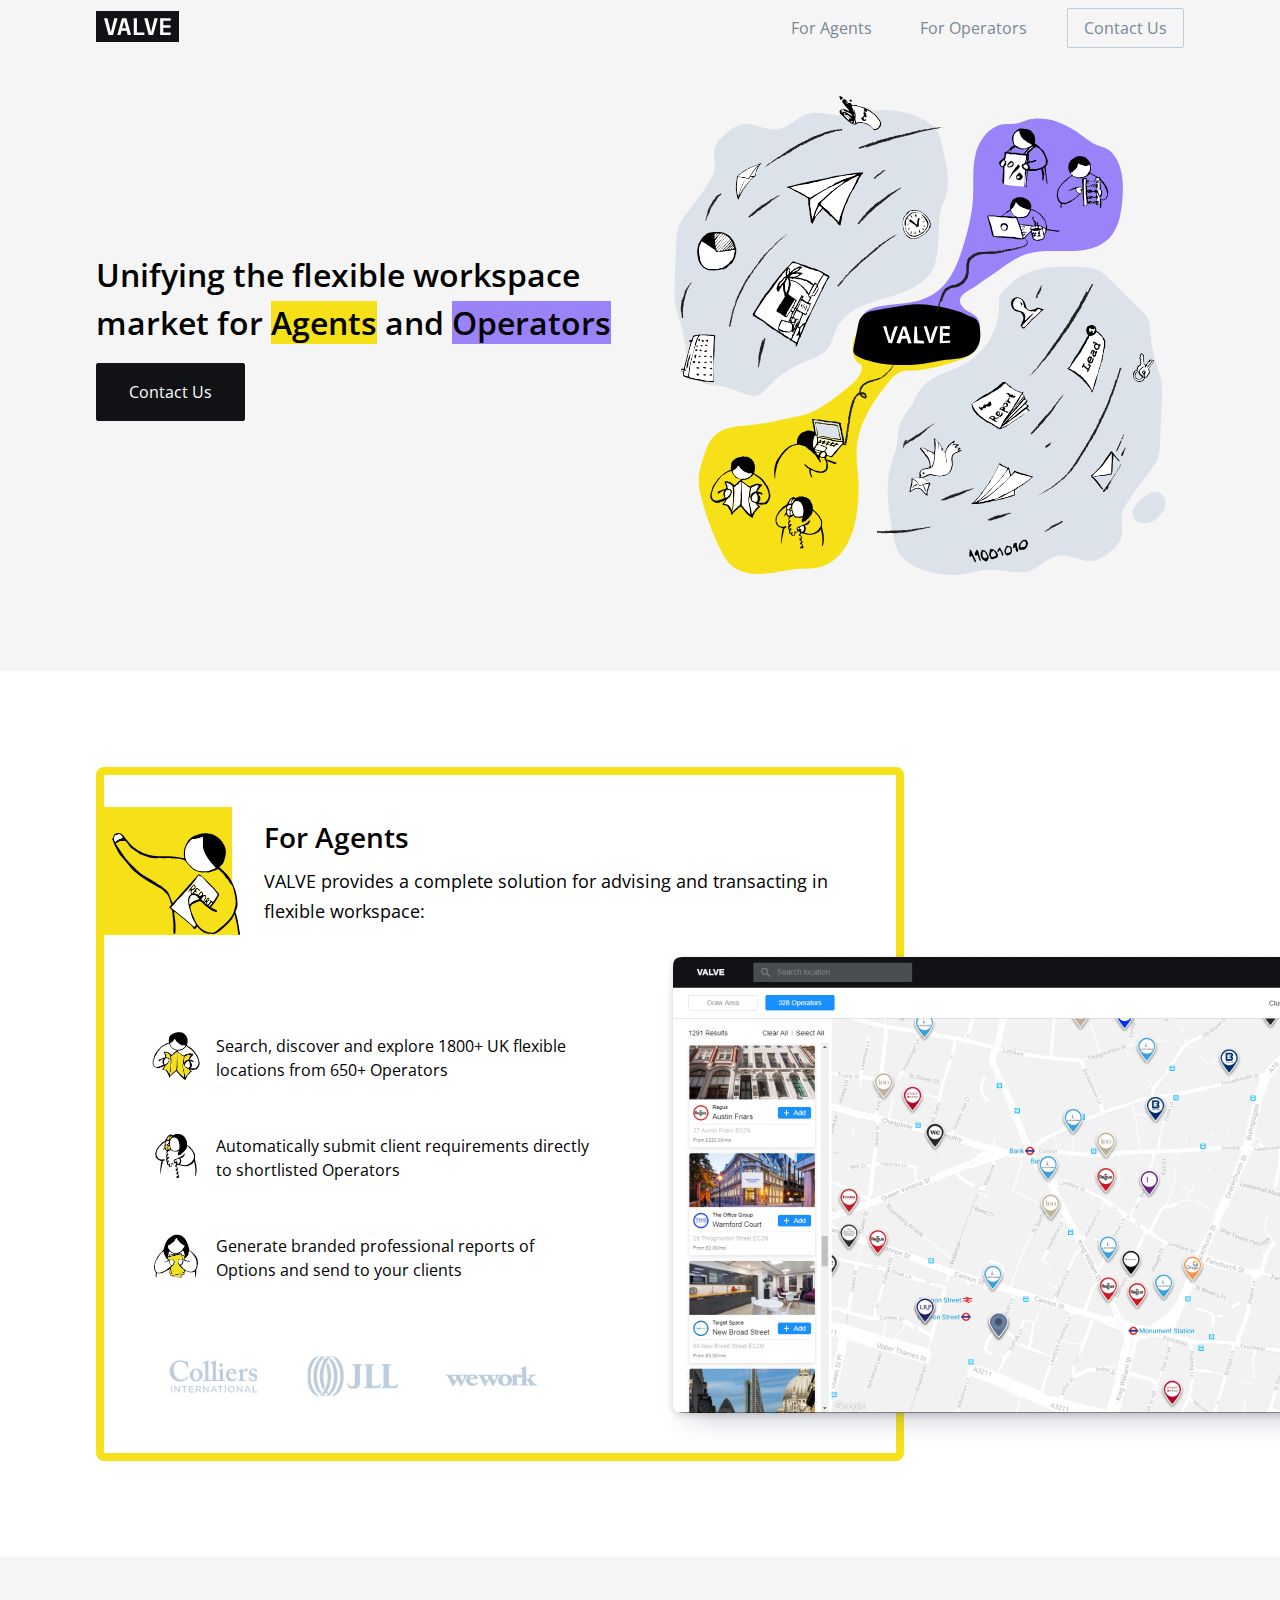
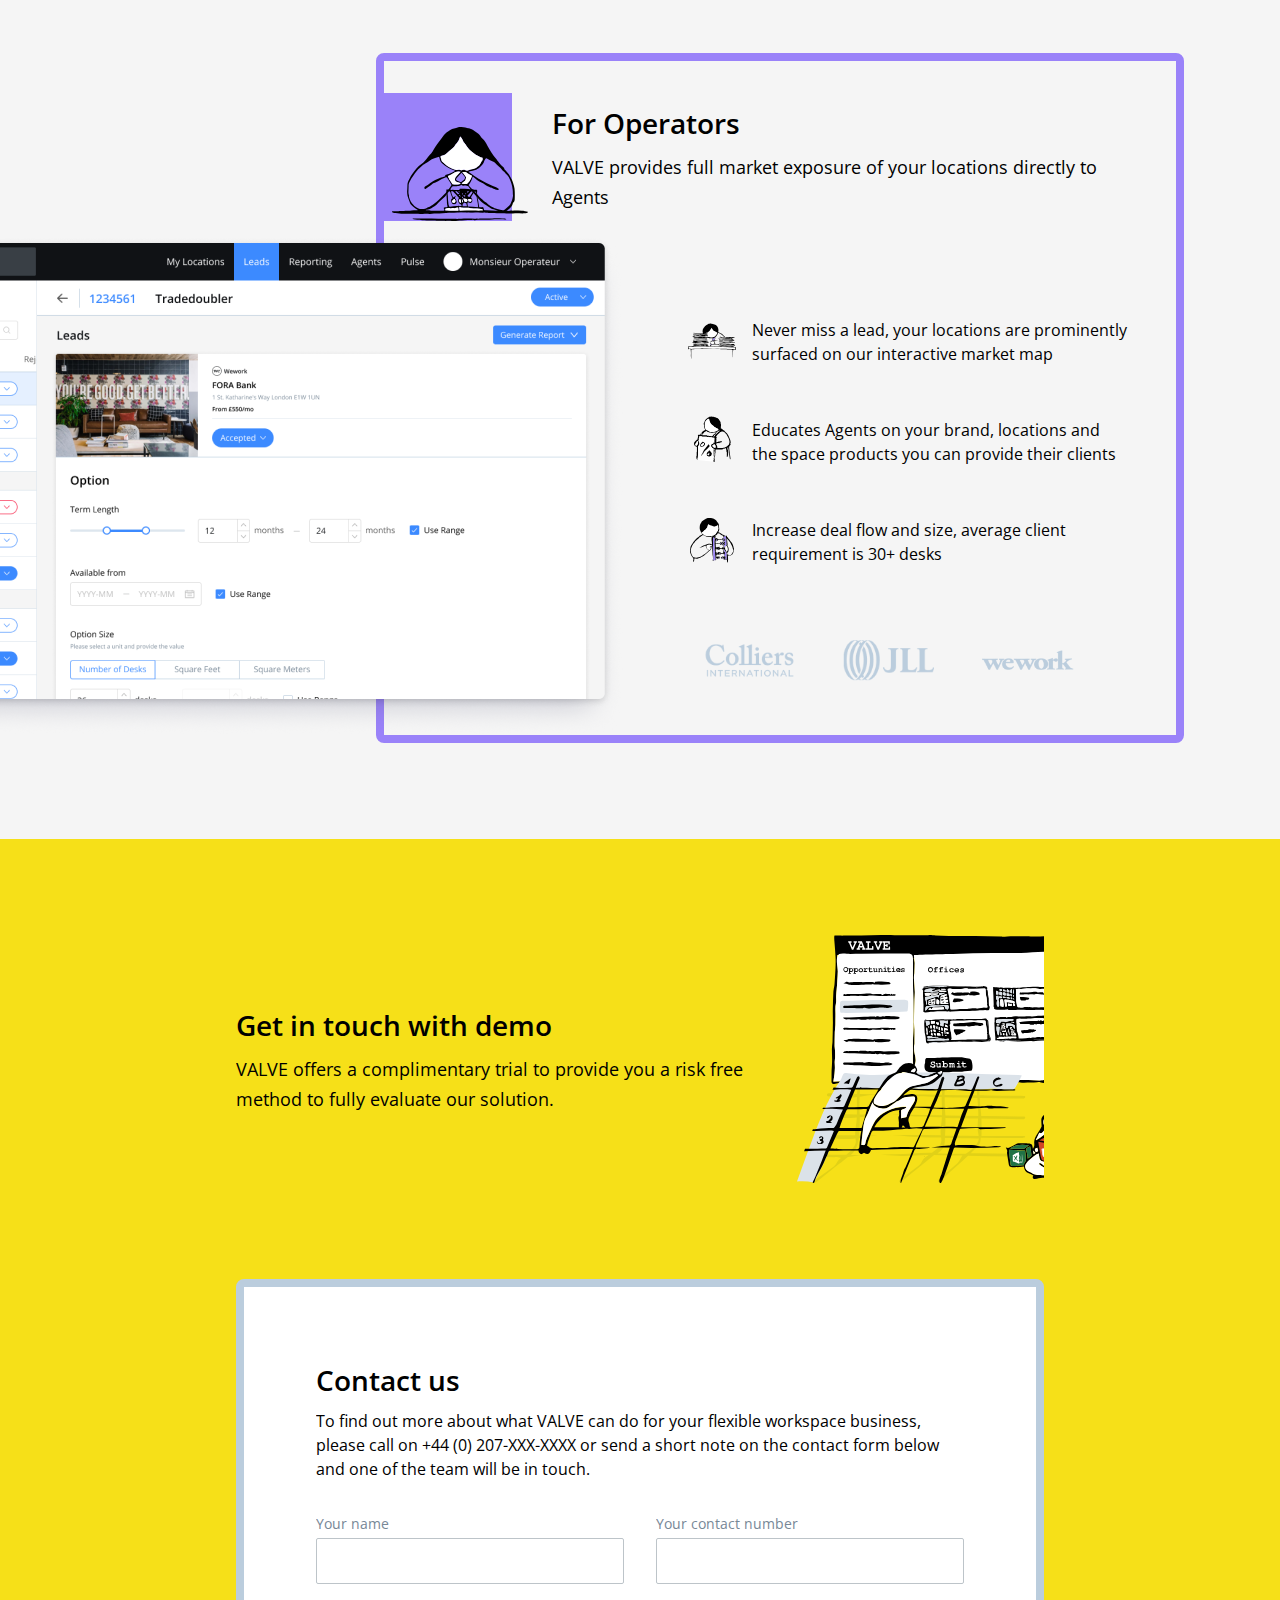
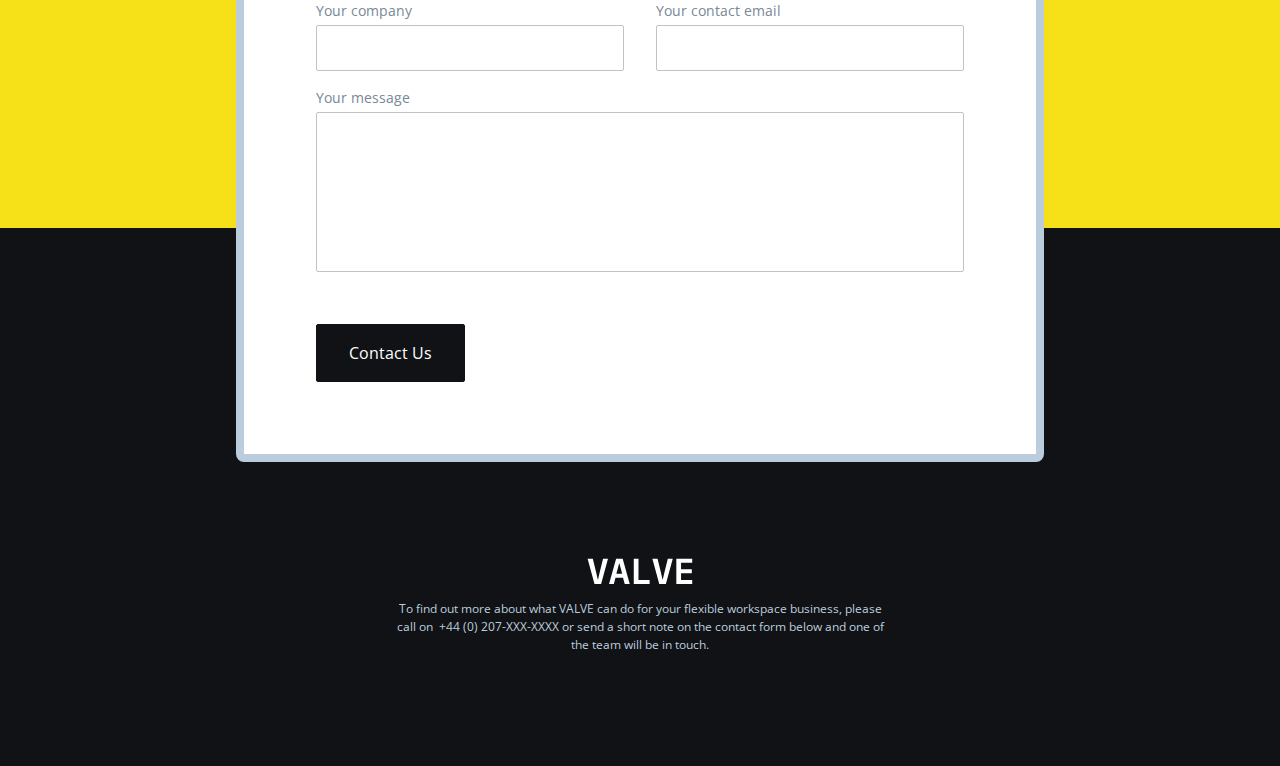
==== index.html @ cd5c71a2 "img" ====
<!DOCTYPE html>
<html>

<head>
    <meta charset="UTF-8" />
    <meta http-equiv="X-UA-Compatible" content="IE=edge" />
    <meta name="viewport" content="width=device-width,initial-scale=1" />
    <meta name="theme-color" content="#000000" />

    <title>ValveSpace</title>
    <link rel="stylesheet" href="style.css" />
    <link href="https://fonts.googleapis.com/css?family=Open+Sans&display=swap" rel="stylesheet">
</head>

<body>
    <header id="header" class="header">
        <div class="wrapper-header">
            <div class="logo" href="#home"><a href="#home"><img src='img/logo.svg' draggable="false"></a> </div>
            <div class="anchors">
                <a class="menu-item body-light" href="#agent">For Agents</a>
                <a class="menu-item body-light" href="#operator">For Operators</a>
                <a id="menu-cta" class="menu-cta body-light" href="#contact">Contact Us</a>
            </div>
        </div>
    </header>

    <main>
        <!-- hero section -->
        <a name="home"></a>
        <section class="section gray grid-container">
            <div class="wrapper-vert w4">
                <div>
                    <h1>Unifying the flexible workspace market for <span
                            style="background-color: #F6E018; font-size:1em">Agents</span> and <span
                            style="background-color: #9A82F9; font-size:1em">Operators</span></h1>
                    <a class="cta body-light" href="#contact">Contact Us</a>
                </div>
            </div>
            <div class="wrapper w4">
                <img src='img/hero.svg' draggable="false" width="100%">
            </div>
        </section>

        <!-- for agents section -->
        <a name="agent"></a>
        <section class="section grid-container">
            <div class="agent w6">
                <div class="wrapper w2">
                    <img src="img/icon_agent.svg" draggable="false">
                    <div class="description">
                        <h2>For Agents</h2>
                        <h3>VALVE provides a complete solution for advising and transacting in flexible workspace:</h3>
                    </div>
                </div>
                <div class="point-list">
                    <ul>
                        <li class="point w1">
                            <div class="icon-container">
                                <img src="img/icon_map.svg" draggable="false">
                            </div>
                            <p>Search, discover and explore 1800+ UK flexible locations from 650+ Operators</p>
                        </li>
                        <li class="point w1">
                            <div class="icon-container">
                                <img src="img/icon_phone.svg" draggable="false">
                            </div>
                            <p>Automatically submit client requirements directly to shortlisted Operators</p>
                        </li>
                        <li class="point w1">
                            <div class="icon-container">
                                <img src="img/icon_docks.svg" draggable="false">
                            </div>
                            <p>Generate branded professional reports of Options and send to your clients</p>
                        </li>
                        <li class="wrapper description w1">
                            <img src="img/client_1.png" class="client" draggable="false">
                            <img src="img/client_2.png" class="client" draggable="false">
                            <img src="img/client_3.png" class="client" draggable="false">
                        </li>
                    </ul>
                </div>
                <div class="screenshot-1 w1">
                    <img src="img/screenshot_1.png" draggable="false">
                </div>
            </div>
        </section>

        <!-- for operators section -->
        <a name="operator"></a>
        <section class="section gray grid-container">
            <div class="operator">
                <div class="wrapper w2">
                    <img src="img/icon_operator.svg" draggable="false">
                    <div class="description">
                        <h2>For Operators</h2>
                        <h3>VALVE provides full market exposure of your locations directly to Agents</h3>
                    </div>
                </div>
                <div class="point-list">
                    <ul>
                        <li class="point w1">
                            <div class="icon-container">
                                <img src="img/icon_table.svg" draggable="false">
                            </div>
                            <p>Never miss a lead, your locations are prominently surfaced on our interactive
                                market map</p>
                        </li>
                        <li class="point w1">
                            <div class="icon-container">
                                <img src="img/icon_advert.svg" draggable="false">
                            </div>
                            <p>Educates Agents on your brand, locations and the space products you can provide their
                                clients</p>
                        </li>
                        <li class="point w1">
                            <div class="icon-container">
                                <img src="img/icon_count.svg" draggable="false">
                            </div>
                            <p>Increase deal flow and size, average client requirement is 30+ desks</p>
                        </li>
                        <li class="wrapper description w1">
                            <img src="img/client_1.png" class="client" draggable="false">
                            <img src="img/client_2.png" class="client" draggable="false">
                            <img src="img/client_3.png" class="client" draggable="false">
                        </li>
                    </ul>
                </div>
                <div class="screenshot-2 w1">
                    <img align="right" src="img/screenshot_2.png" draggable="false">
                </div>
            </div>
        </section>

        <!-- contact us section -->
        <a name="contact"></a>
        <section class="section yellow grid-container">

            <div class="w6 demo-container">
                <div class="w4 wrapper-vert">
                    <div>
                        <h2>Get in touch with demo</h2>
                        <h3>VALVE offers a complimentary trial to provide you a risk free method to fully evaluate our
                            solution.
                        </h3>
                    </div>
                </div>
                <div class="w2 wrapper">
                    <Img src="img/demo.svg" draggable="false"></Img>
                </div>
                <div class="contact w6">
                    <div class="w2 wrapper-vert">
                        <div style="width: 100%">
                            <h2>Contact us</h2>
                            <p>To find out more about what VALVE can do for your flexible workspace business,<br>
                                please call on +44 (0) 207-XXX-XXXX or send a short note on the contact form below <br>
                                and one of the team will be in touch.
                            </p>
                        </div>
                    </div>
                    <form class="form w2">
                        <div class="w1 wrapper-vert">
                            <div class="form-item">
                                <p> Your name</p> <input type="text" name="Name" value="">
                            </div>
                            <div class="form-item">
                                <p> Your company</p> <input type="text" name="Company" value="">
                            </div>
                        </div>
                        <div class="w1 wrapper-vert">
                            <div class="form-item">
                                <p> Your contact number</p> <input type="text" name="Phone" value="">
                            </div>
                            <div class="form-item">
                                <p> Your contact email</p> <input type="email" name="Email" value="">
                            </div>
                        </div>
                        <div class="w2 wrapper-vert">
                            <div class="form-item">
                                <p> Your message</p> <textarea type="text" name="Message"
                                    style="resize: none;"></textarea>
                            </div>
                        </div>
                    </form>
                    <div class="w2">
                        <a class="cta body-light" href="#contact">Contact Us</a>
                    </div>
                </div>

            </div>
        </section>
    </main>
    <footer class="grid-container footer-bg">
        <div class="footer-container wrapper-vert">
            <img src="img/logo-white.svg" draggable="false">
            <P style="color: #BBCDDD">
                To find out more about what VALVE can do for your flexible workspace business, please call on  +44 (0)
                207-XXX-XXXX or send a short note on the contact form below and one of the team will be in touch.
            </P>
        </div>
    </footer>
    <script>

        window.onscroll = function () {
            var nav = document.getElementById('header');
            var cta = document.getElementById('menu-cta');

            if (window.pageYOffset > 50) {
                nav.classList.add("header-steaky");
                nav.classList.remove("header");
                cta.classList.add("menu-cta-steaky");
                cta.classList.remove("menu-cta");
            } else {
                nav.classList.remove("header-steaky");
                nav.classList.add("header");
                cta.classList.remove("menu-cta-steaky");
                cta.classList.add("menu-cta");
            }
        }

    </script>

</body>
---- style.css ----
/* CSS Document */
* {
    margin: 0;
    padding: 0;
}

html {
    font-size: 16px;
    /* overflow-x: hidden; */
  }


  
  @media screen and (min-width: 320px) {
    html {
      font-size: calc(16px + 6 * ((100vw - 320px) / 680));
    }

    .grid-container {
        display: grid;
        grid-template-columns: repeat(4, [col-start] 1fr);
        grid-gap: 32px;
        padding: 0 96px;
      }

    .w8 {
        grid-column: span 4 ;
      }
    .w6 {
        grid-column: span 4;
      }
    .w4 {
        grid-column: span 4;
      }
    .w3 {
        grid-column: span 1;
      }
    .w2 {
        grid-column: span 1;
      }
    .w1 {
        grid-column: span 1;
      }

  }

  @media screen and (min-width: 1000px) {
    html {
      font-size: 16px;
    }
  }

  @media screen and (min-width: 1720px) {
    html {
      font-size: 20px;
    }
  }
  a {
      text-decoration: none;
  }
  img {
    object-fit: contain
  }
.grid-container {
  display: grid;
  grid-template-columns: repeat(8, [col-start] 1fr);
  grid-gap: 32px;
  padding: 0 96px;
}
.header {
    position: fixed;
    top: 0;
    width: 100%;
    max-width: 100vw;
    overflow: hidden;
    background-color: #f5f5f5;
    
    z-index: 999;
    transition: 0.3s;
}
.header-steaky {
    position: fixed;
    top: 0;
    width: 100%;
    max-width: 100vw;
    overflow: hidden;
    background-color: #101215;
    z-index: 999; 
    transition: 0.3s;
}
.wrapper-header {
    display: flex;
    align-items: center;
    justify-content: space-between;
    height: 100%;
    width: 100%;
    max-width: 100vw;
    position: relative;
    overflow: hidden;
    /* padding: 0 96px; */
}

.wrapper {
    display: flex;
    align-items: center;
    justify-content: left;
    max-width: 100vw;
    position: relative;
    overflow: hidden;
}

.wrapper-vert {
    display: flex;
    flex-direction: column;
    align-items: center;
    justify-content: center;
    height: 100%;
    width: 100%;
    max-width: 100vw;
    position: relative;
    overflow: hidden;
}

.logo {
    flex-shrink: 0;
    justify-content: flex-start;
    padding-left: 96px;
    white-space: nowrap;
}

.anchors {
    display: flex;
    justify-content: flex-end;
    white-space: nowrap;
    padding-right: 96px;
}

.menu-item {
    margin: 8px 8px;
    padding: 8px 16px;
    color: #788897;
    text-align: center;
    border-radius: 2px;
    transition: 0.3s;
}

.menu-item:hover {
    margin: 8px 8px;
    padding: 8px 16px;
    color: #ffffff;
    cursor: pointer;
    background-color: #1F2939;
    border-radius: 2px;
    transition: 0.3s;

}

.menu-cta {
    margin: 8px 0 8px 16px;
    padding: 0 16px;
    border: 1px solid #BBCDDD;
    border-radius: 2px;
    color: #788897;
    background-color: #f5f5f5;
    transition: 0.3s;
}

.menu-cta:hover {
    margin: 8px 0 8px 16px;
    padding: 0 16px;
    border: 1px solid #BBCDDD;
    border-radius: 2px;
    color: #101215;
    background-color: #DBE2E9;
    transition: 0.3s;
    cursor: pointer;
}

.menu-cta-steaky {
    margin: 8px 0 8px 16px;
    padding: 0 16px;
    border: 1px solid #3C8AFF;
    border-radius: 2px;
    color: #ffffff;
    background-color: #3C8AFF;
    transition: 0.3s;
}

.menu-cta-steaky:hover {
    margin: 8px 0 8px 16px;
    padding: 0 16px;
    border: 1px solid #0663F0;
    border-radius: 2px;
    color: #ffffff;
    background-color: #0663F0;
    transition: 0.3s;
    cursor: pointer;

}

.body-light {
font-family: 'Open Sans', sans-serif;
font-style: normal;
font-weight: normal;
font-size: 1em;
line-height: 1.5em;
/* identical to box height, or 150% */
display: flex;
align-items: center;
}

h1 {
font-family: 'Open Sans', sans-serif;
font-style: normal;
font-weight: 600;
font-size: 2em;
line-height: 1.5em;
margin-bottom: 16px;
}

h2 {
  font-family: 'Open Sans', sans-serif;
  font-style: normal;
  font-weight: 600;
  font-size: 1.75em;
  line-height: 1.5em;
  margin-bottom: 8px;
}

h3 {
font-family: 'Open Sans', sans-serif;
font-style: normal;
font-weight: 400;
font-size: 1.125em;
line-height: 1.7em;
}


p {
    font-family: 'Open Sans', sans-serif;
font-style: normal;
font-weight: normal;
font-size: 1em;
line-height: 1.5em;
/* identical to box height, or 150% */
display: flex;
align-items: center;
}

.w8 {
    grid-column: span 8 ;
  }
.w6 {
    grid-column: span 6;
  }
.w4 {
    grid-column: span 4;
  }
.w3 {
    grid-column: span 3;
  }
.w2 {
    grid-column: span 2;
  }
.w1 {
    grid-column: span 1;
  }
.cta {
    float: left;
    padding: 16px 32px;
    border: 1px solid #101215;
    border-radius: 2px;
    color: #ffffff;
    background-color: #101215;
}

.cta:hover {
    float: left;
    padding: 16px 32px;
    border: 1px solid #1F2939;
    border-radius: 2px;
    color: #ffffff;
    background-color: #1F2939;
    transition: 0.3s;
    cursor: pointer;

}

.gray {
    background-color: #f5f5f5;
}

.yellow {
    background: linear-gradient(180deg, #F6E018 75%, #101215 75%);
}

.agent {
    display: grid;
    grid-gap: 16px;
    grid-template-columns:  auto 240px;
    border: 8px solid #F6E018;
    border-radius: 8px;
    padding: 32px 0 0 0;
}
.operator{
    grid-column-start: 3;
    grid-column-end: span 6;
    display: grid;
    grid-gap: 16px;
    grid-template-columns: 240px auto;
    border: 8px solid #9A82F9;
    border-radius: 8px;
    padding: 32px 0 0 0;
}
.section {
    padding: 96px;
}
.icon-container {
    margin-right: 16px;
}

.icon-container img {
    max-width: 48px;
    margin: auto;
}

.description {
    padding: 0 24px;
}
.point {
    display: flex;
    align-items: center;
    justify-content: left;
    height: 100%;
    max-width: 540px;
    position: relative;
    margin: 48px 32px;

}

.point-list {
    grid-row-start: 2;
    grid-row-end: span 1;
    margin: auto 16px;
}

.screenshot-1 {
    overflow: visible;
    float: left;
    grid-column-start: 2;
    grid-column-end: span 1;
    grid-row-start: 2;
    grid-row-end: span 1;
}
.screenshot-2 {
    overflow: visible;
    float: right;
    grid-column-start: 1;
    grid-column-end: span 1;
    grid-row-start: 2;
    grid-row-end: span 1;
}
.client {
    width: 20%;
    max-width: 128px;
margin: 24px;
}

.demo-container {
    grid-column-start: 2;
    grid-column-end: span 6;
    display: grid;
    grid-template-columns: repeat(6, [col-start] 1fr);
    grid-gap: 32px;
  }

  .contact {
    display: grid;
    grid-gap: 32px;
    grid-template-columns:  auto auto;
    border: 8px solid #BBCDDD;
    background-color: #ffffff;
    border-radius: 8px;
    padding: 72px;
    margin-top: 64px;
  }
  
  .form {
    display: grid;
    grid-column-gap: 32px;
    grid-template-columns:  auto auto;
    border-radius: 2px;
  }

  .form-item{
    width: 100%;
    margin-bottom: 16px;
  }
  
  .form-item p {
      
font-family: Open Sans;
font-style: normal;
font-weight: normal;
font-size: 0.875em;
line-height: 1.5em;
color: #788897;
margin-bottom: 4px;
  }

  .form input {
    box-sizing: border-box;
      display: inline-block;
      width: 100%;
      padding: 8px;
      border: 1px solid #DBE2E9;
      border-radius: 2px;
      font-family: Open Sans;
font-style: normal;
font-weight: 500;
font-size: 1em;
line-height: 1.75em;
border: 1px solid #bdc4c9;
  }

  .form textarea {
    box-sizing: border-box;
    display: inline-block;
    height: 160px;
    width: 100%;
    padding: 8px;
    border: 1px solid #DBE2E9;
    border-radius: 2px;
    font-family: Open Sans;
    font-style: normal;
    font-weight: 500;
    font-size: 1em;
    line-height: 1.75em;
    border: 1px solid #bdc4c9;
  }

  .footer-bg {
    padding: 0 96px 96px 96px;
    background-color: #101215;

  }
  .footer-container {
    grid-column-start: 3;
    grid-column-end: span 4;
  }

  .footer-bg p {
      margin: 16px;
      text-align: center;
      font-size: 0.75em;
}

/* @media screen and (min-width: 320px) {
    html {
      font-size: calc(16px + 6 * ((100vw - 320px) / 680));
    }

    .grid-container {
        display: grid;
        grid-template-columns: repeat(4, [col-start] 1fr);
        grid-gap: 32px;
        padding: 0 96px;
      }

    .demo-container {
        grid-column-start: 1;
        grid-column-end: span 4;
        display: grid;
        grid-template-columns: repeat(4, [col-start] 1fr);
        grid-gap: 32px;
      }

    .w8 {
        grid-column: span 4 ;
      }
    .w6 {
        grid-column: span 4;
      }
    .w4 {
        grid-column: span 4;
      }
    .w3 {
        grid-column: span 1;
      }
    .w2 {
        grid-column: span 4;
      }
    .w1 {
        grid-column: span 4;
      }

    .agent {
        display: grid;
        grid-gap: 16px;
        grid-template-columns:  auto 240px;
        border: 8px solid #F6E018;
        border-radius: 8px;
        padding: 32px 0;
    }
    .operator{
        grid-column-start: 1;
        grid-column-end: span 4;
        display: grid;
        grid-gap: 16px;
        grid-template-columns: 240px auto;
        border: 8px solid #9A82F9;
        border-radius: 8px;
        padding: 32px 0 0 0;
    }

  } */
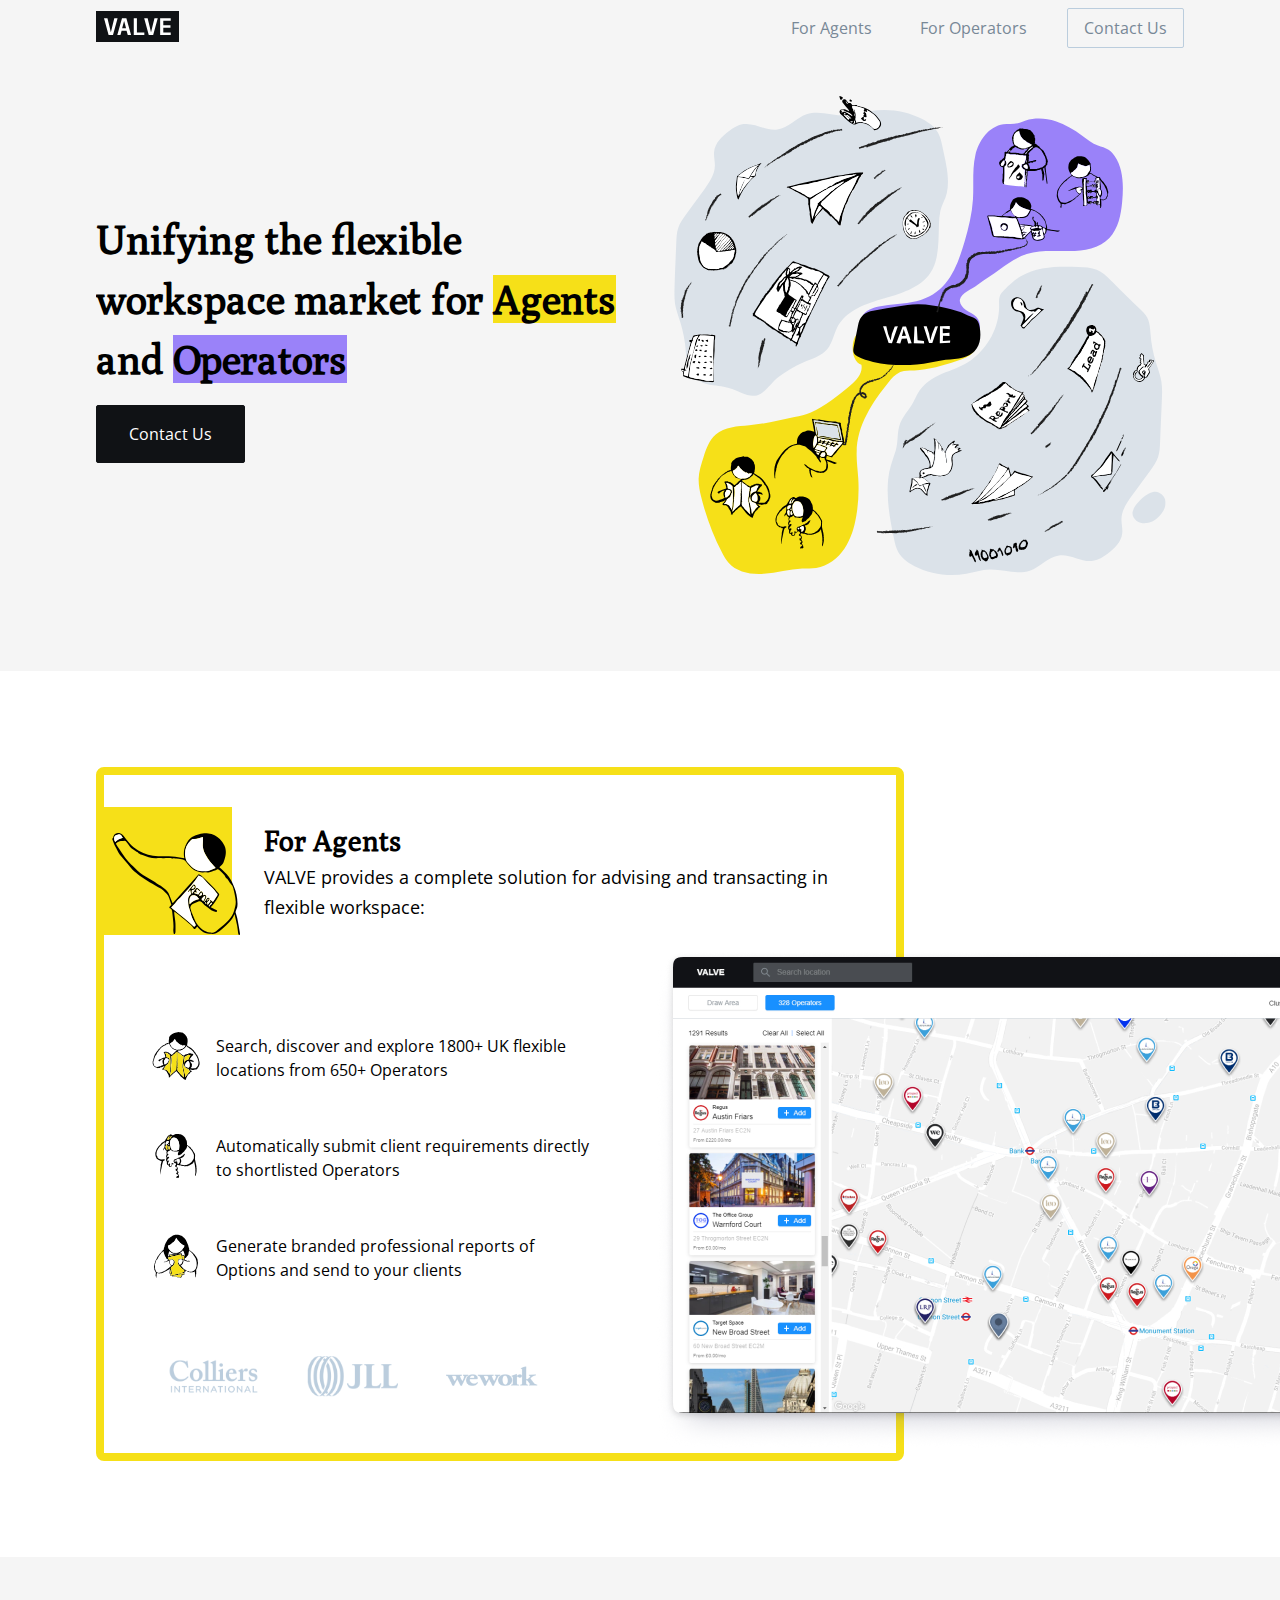
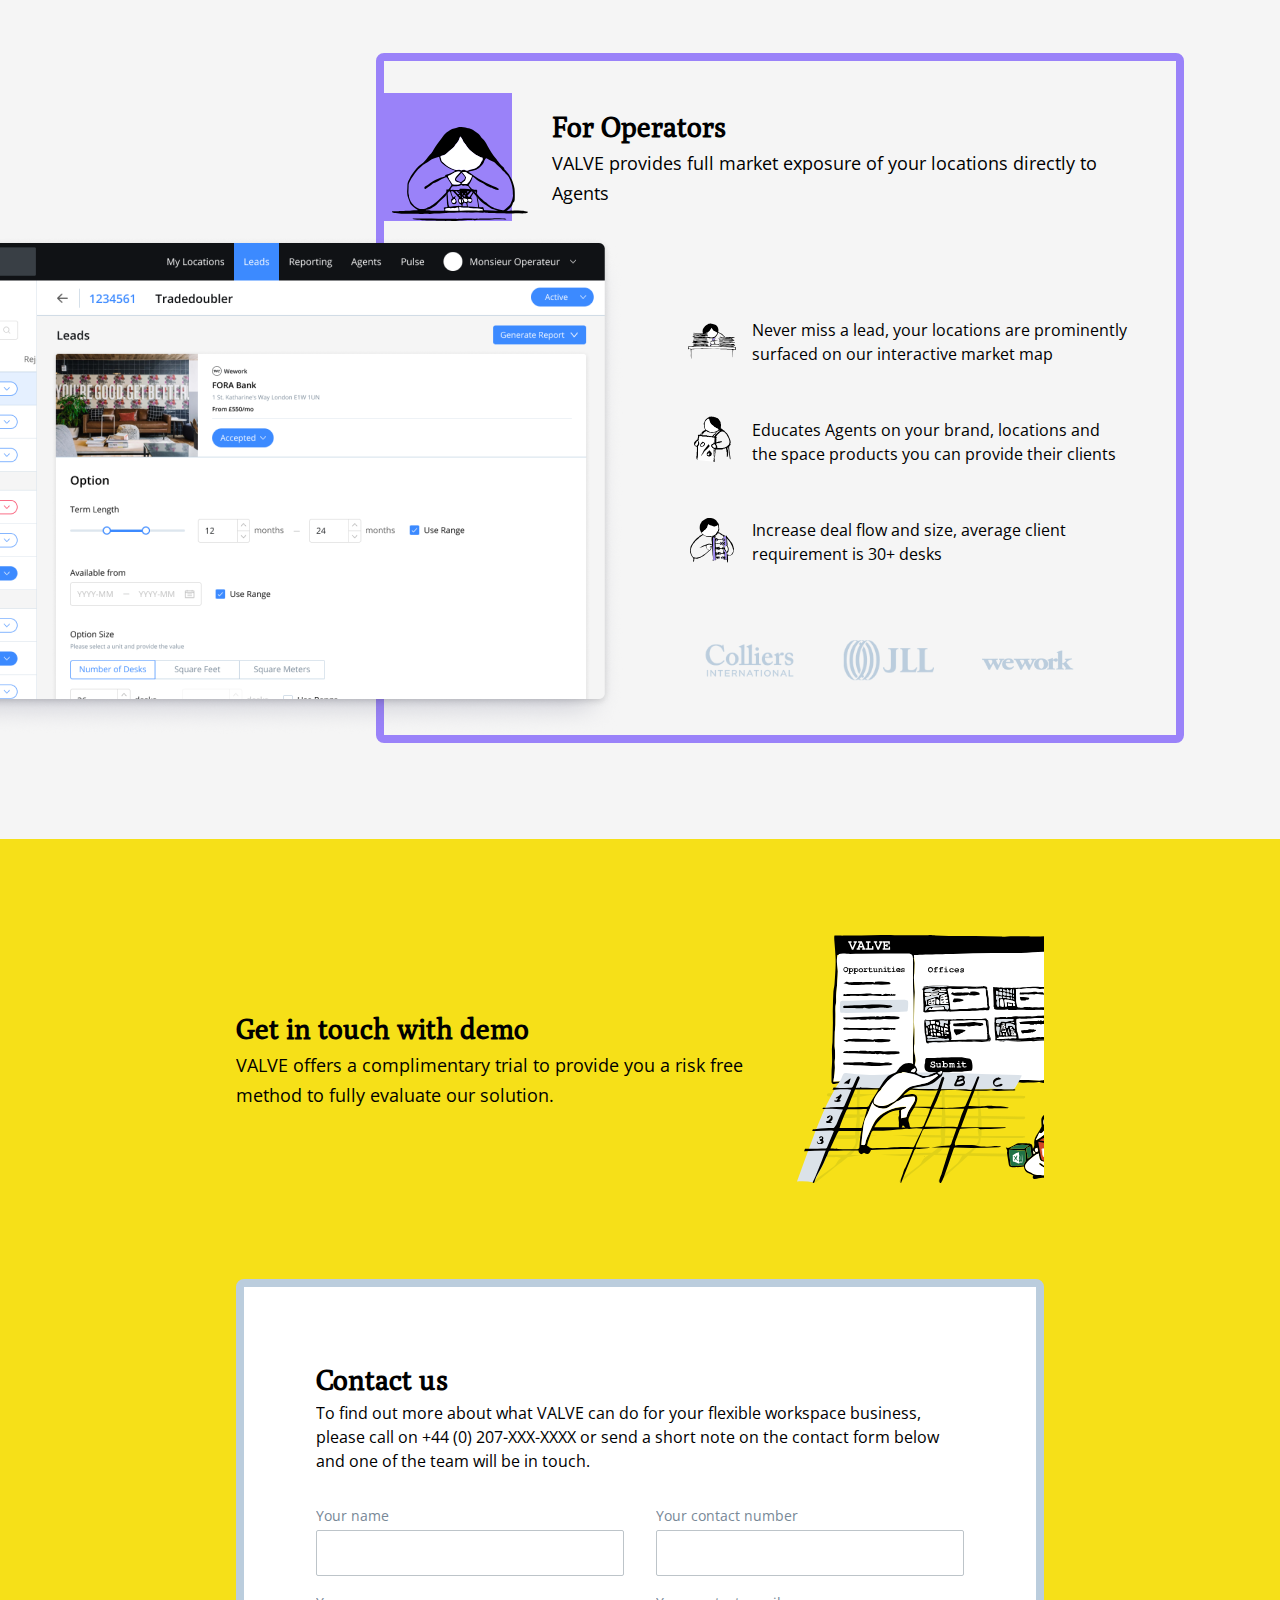
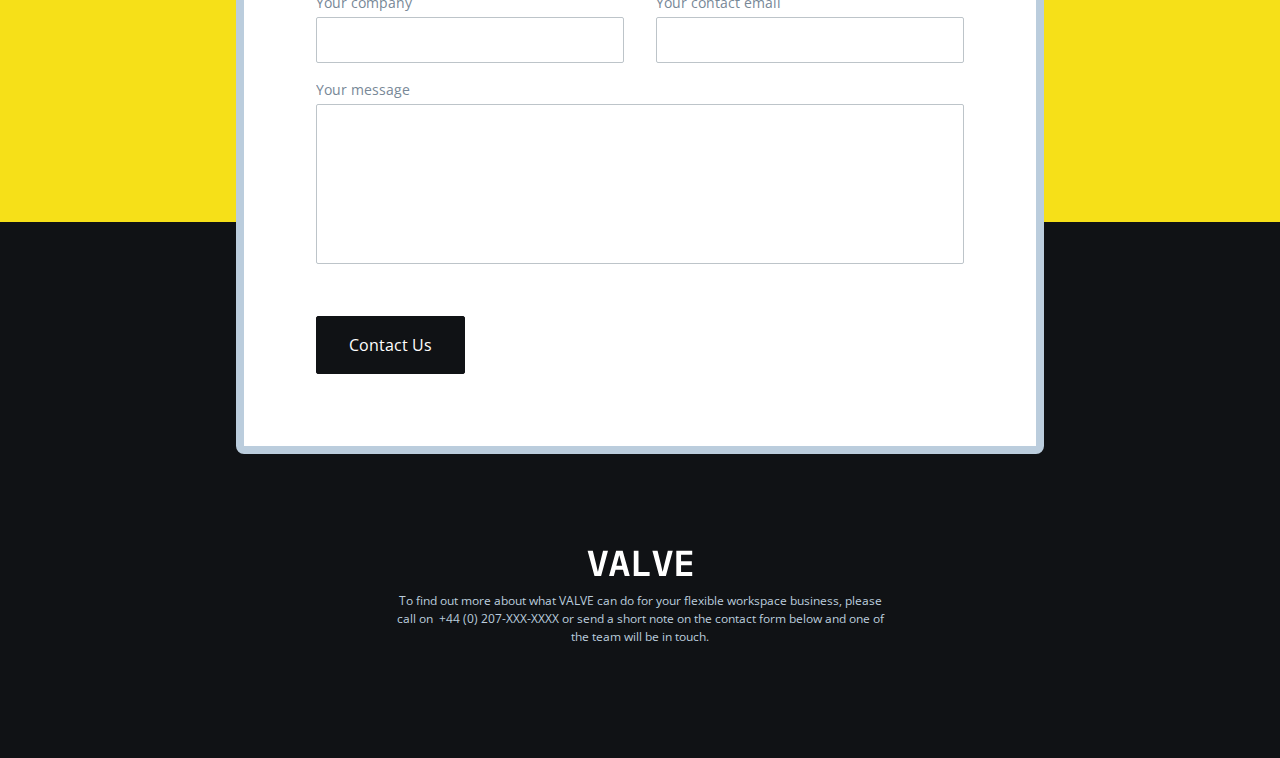
==== commit 1b1403f6: "serif" ====
--- a/index.html
+++ b/index.html
@@ -10,6 +10,7 @@
     <title>ValveSpace</title>
     <link rel="stylesheet" href="style.css" />
     <link href="https://fonts.googleapis.com/css?family=Open+Sans&display=swap" rel="stylesheet">
+    <link href="https://fonts.googleapis.com/css?family=Poly&display=swap" rel="stylesheet">
 </head>
 
 <body>
--- a/style.css
+++ b/style.css
@@ -15,32 +15,6 @@
     html {
       font-size: calc(16px + 6 * ((100vw - 320px) / 680));
     }
-
-    .grid-container {
-        display: grid;
-        grid-template-columns: repeat(4, [col-start] 1fr);
-        grid-gap: 32px;
-        padding: 0 96px;
-      }
-
-    .w8 {
-        grid-column: span 4 ;
-      }
-    .w6 {
-        grid-column: span 4;
-      }
-    .w4 {
-        grid-column: span 4;
-      }
-    .w3 {
-        grid-column: span 1;
-      }
-    .w2 {
-        grid-column: span 1;
-      }
-    .w1 {
-        grid-column: span 1;
-      }
 
   }
 
@@ -210,21 +184,20 @@
 }
 
 h1 {
-font-family: 'Open Sans', sans-serif;
+font-family: 'Poly', serif;
 font-style: normal;
 font-weight: 600;
-font-size: 2em;
+font-size: 2.5em;
 line-height: 1.5em;
 margin-bottom: 16px;
 }
 
 h2 {
-  font-family: 'Open Sans', sans-serif;
+  font-family: 'Poly', serif;
   font-style: normal;
   font-weight: 600;
   font-size: 1.75em;
   line-height: 1.5em;
-  margin-bottom: 8px;
 }
 
 h3 {
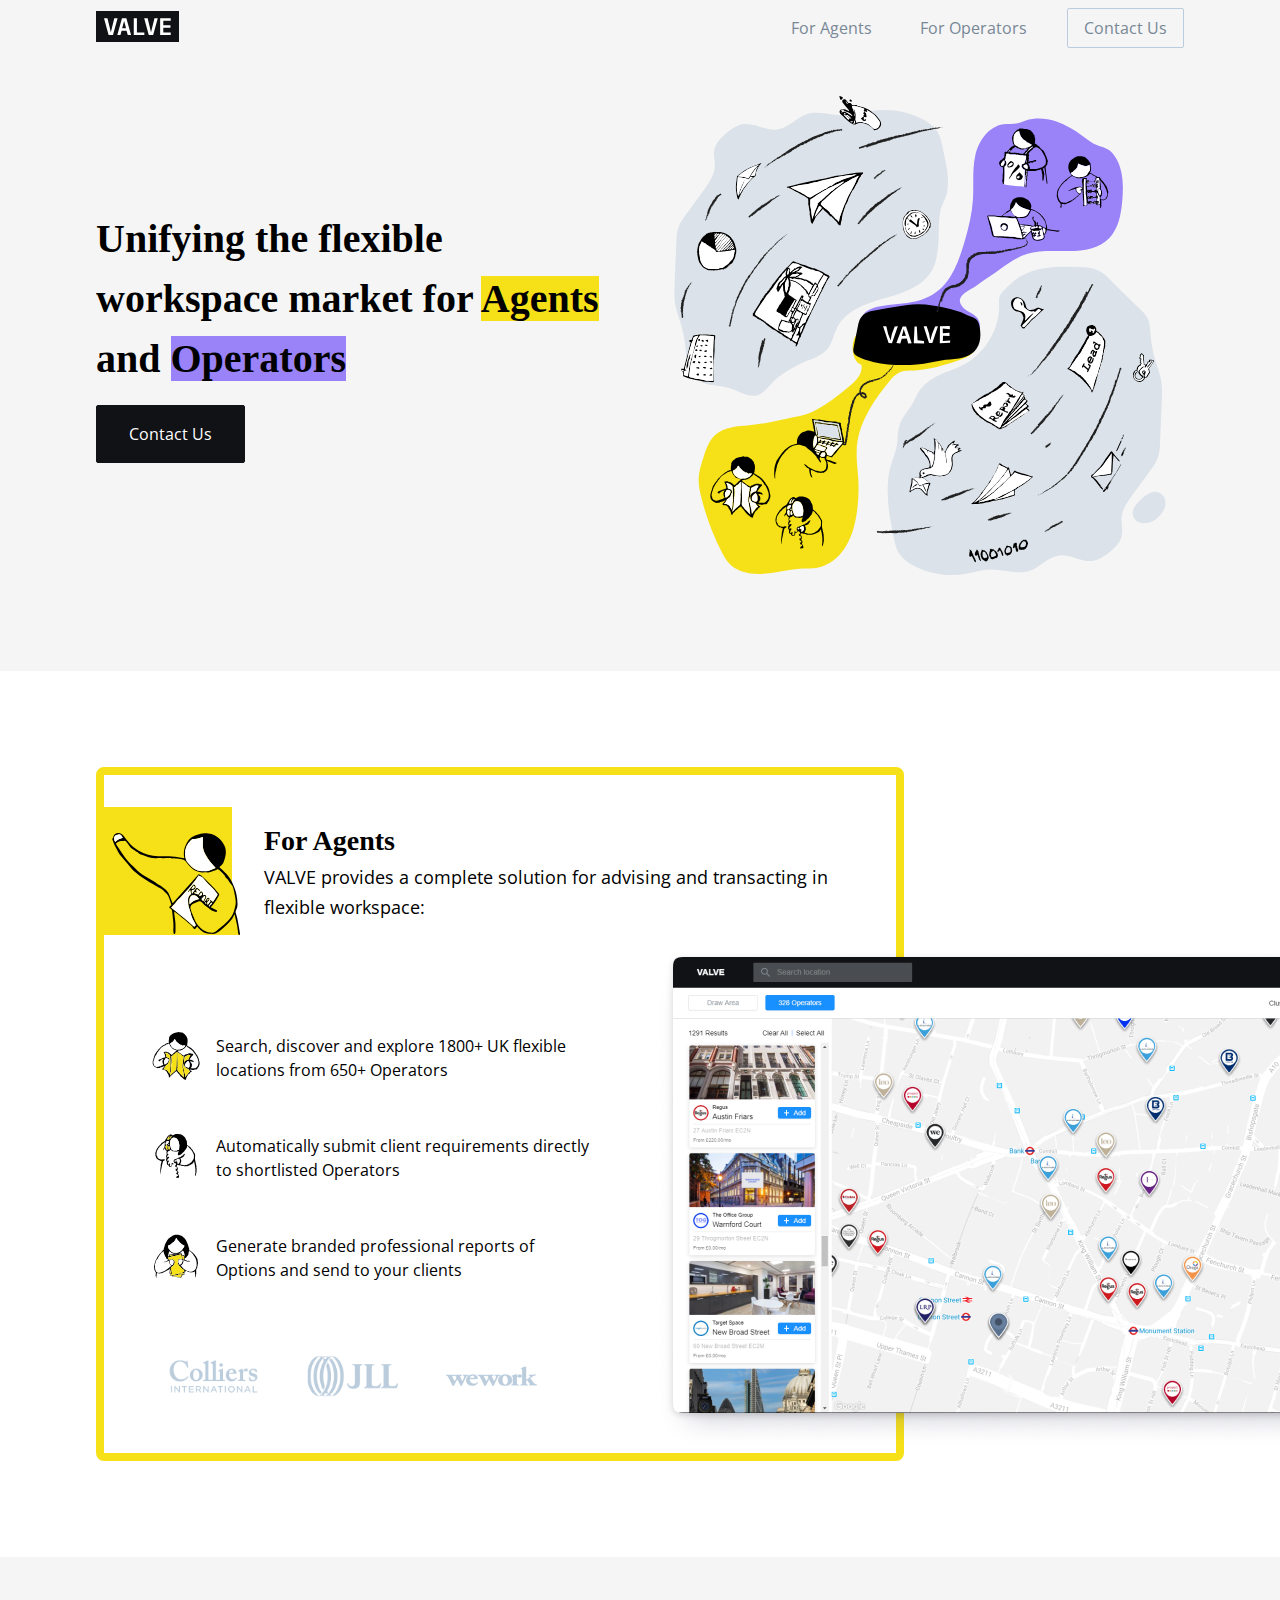
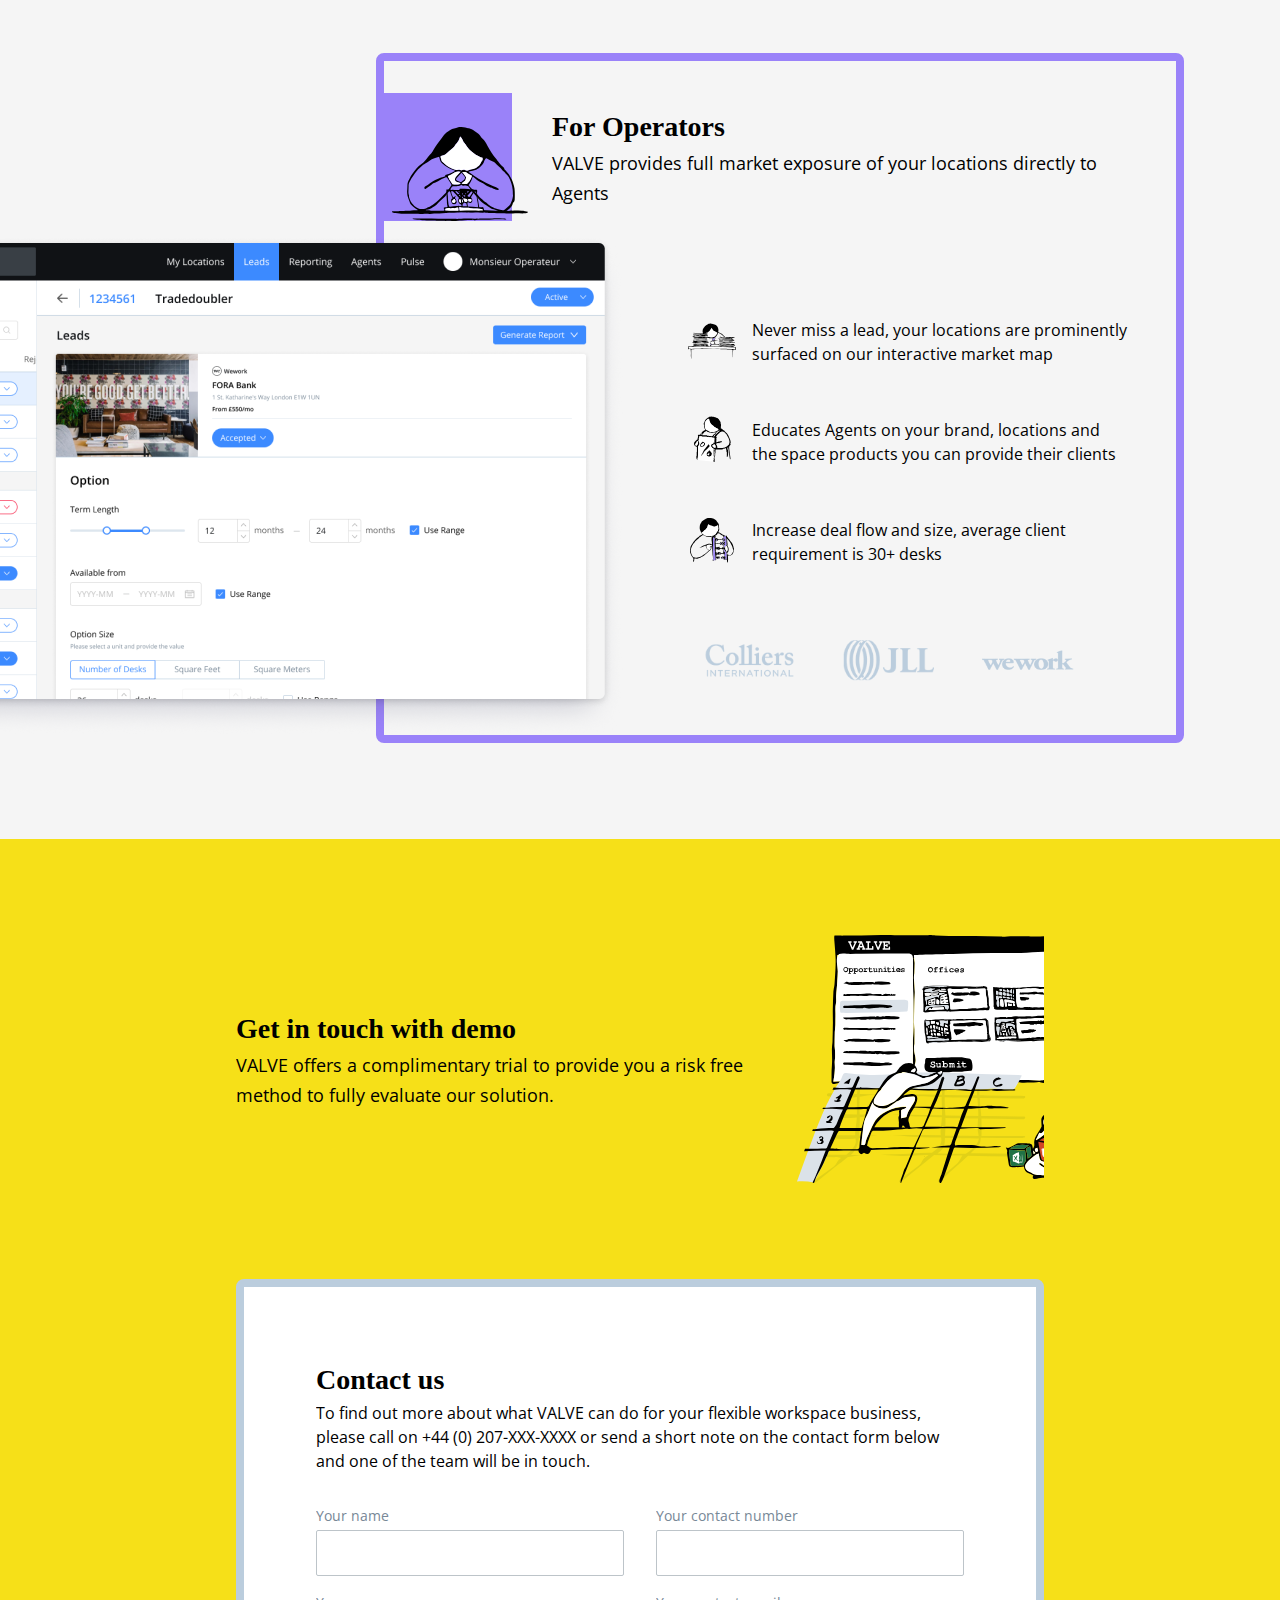
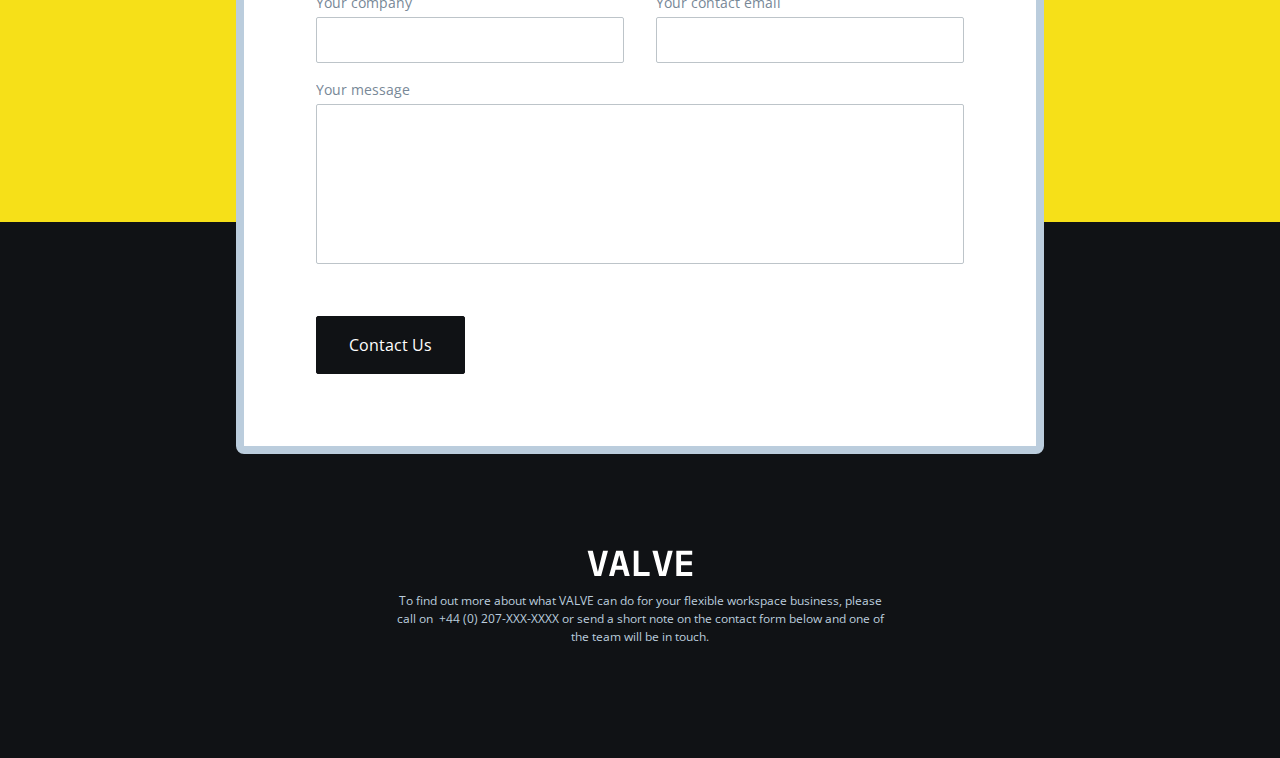
==== commit df944c0b: "ser" ====
--- a/index.html
+++ b/index.html
@@ -10,7 +10,8 @@
     <title>ValveSpace</title>
     <link rel="stylesheet" href="style.css" />
     <link href="https://fonts.googleapis.com/css?family=Open+Sans&display=swap" rel="stylesheet">
-    <link href="https://fonts.googleapis.com/css?family=Poly&display=swap" rel="stylesheet">
+    <!-- <link href="https://fonts.googleapis.com/css?family=Poly&display=swap" rel="stylesheet"> -->
+    <link rel="shortcut icon" type="image/png" href="img/favicon.png"/>
 </head>
 
 <body>
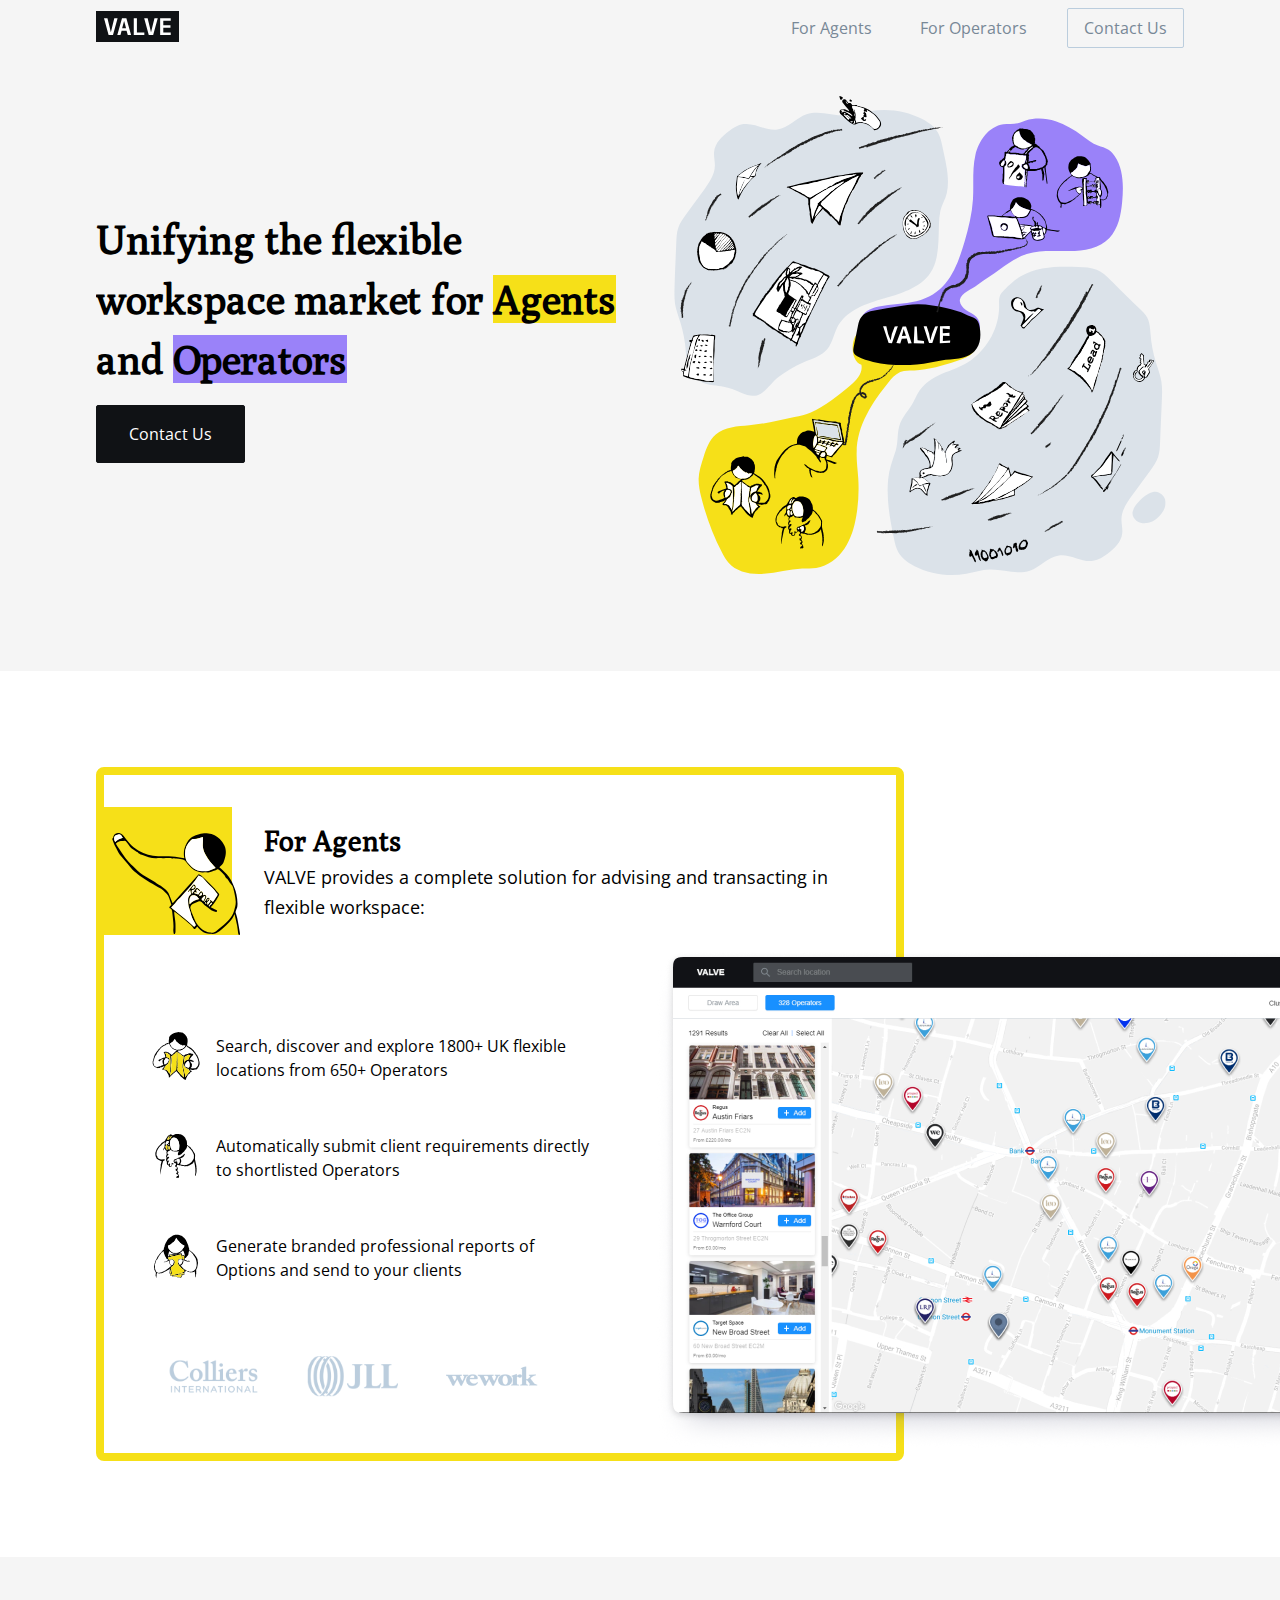
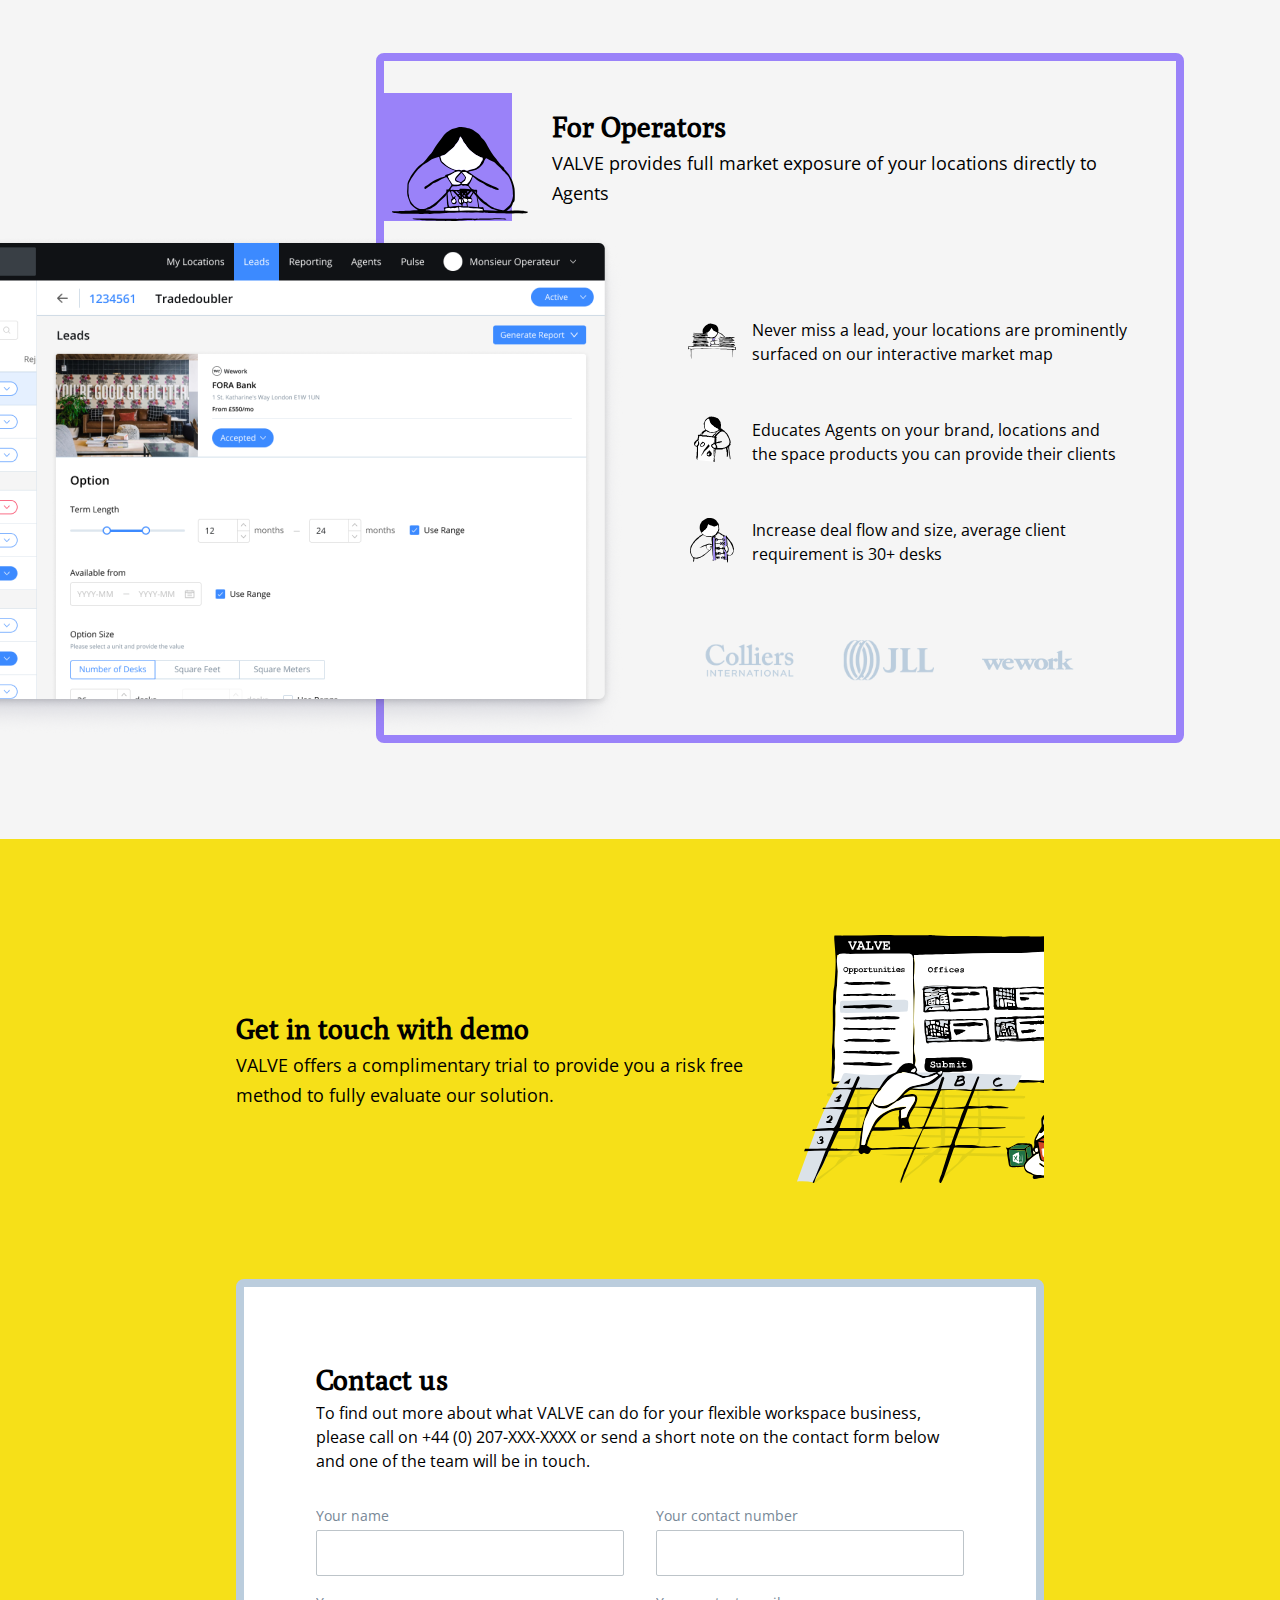
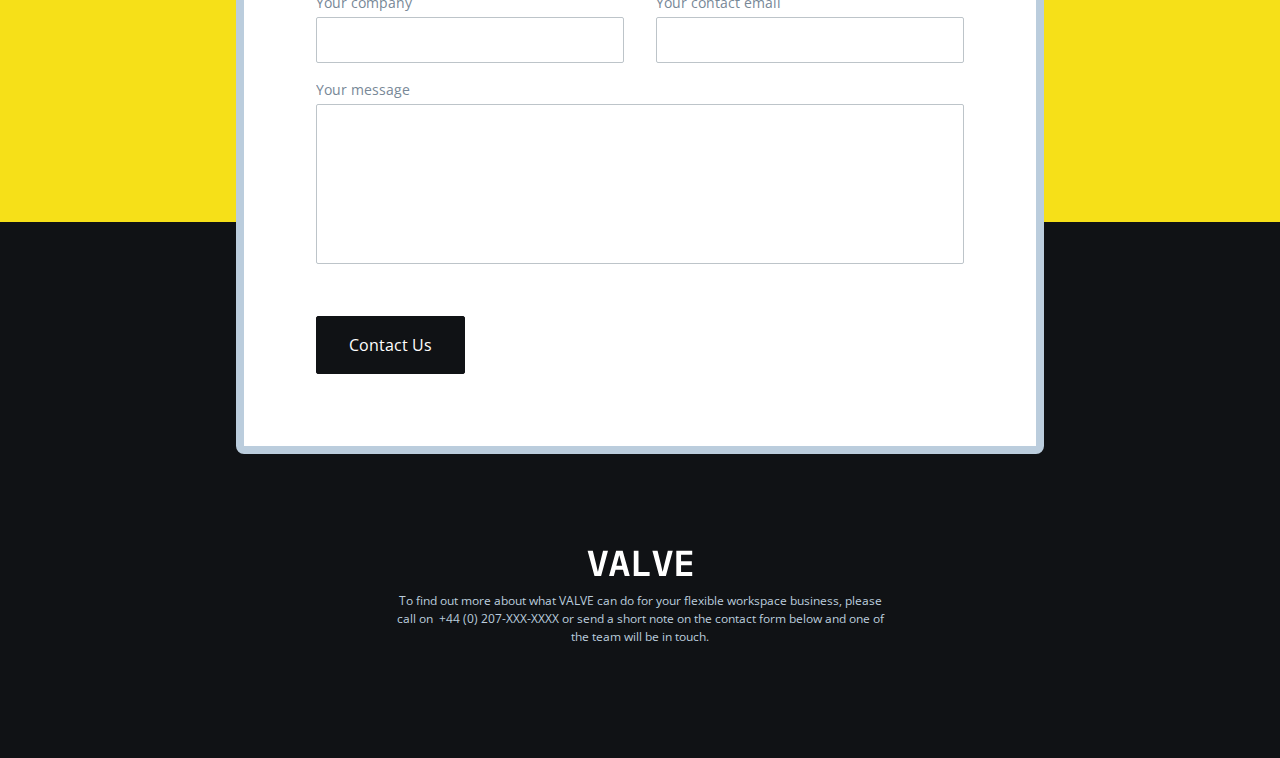
==== commit 9aa7ac72: "Update index.html" ====
--- a/index.html
+++ b/index.html
@@ -10,7 +10,7 @@
     <title>ValveSpace</title>
     <link rel="stylesheet" href="style.css" />
     <link href="https://fonts.googleapis.com/css?family=Open+Sans&display=swap" rel="stylesheet">
-    <!-- <link href="https://fonts.googleapis.com/css?family=Poly&display=swap" rel="stylesheet"> -->
+    <link href="https://fonts.googleapis.com/css?family=Poly&display=swap" rel="stylesheet">
     <link rel="shortcut icon" type="image/png" href="img/favicon.png"/>
 </head>
 
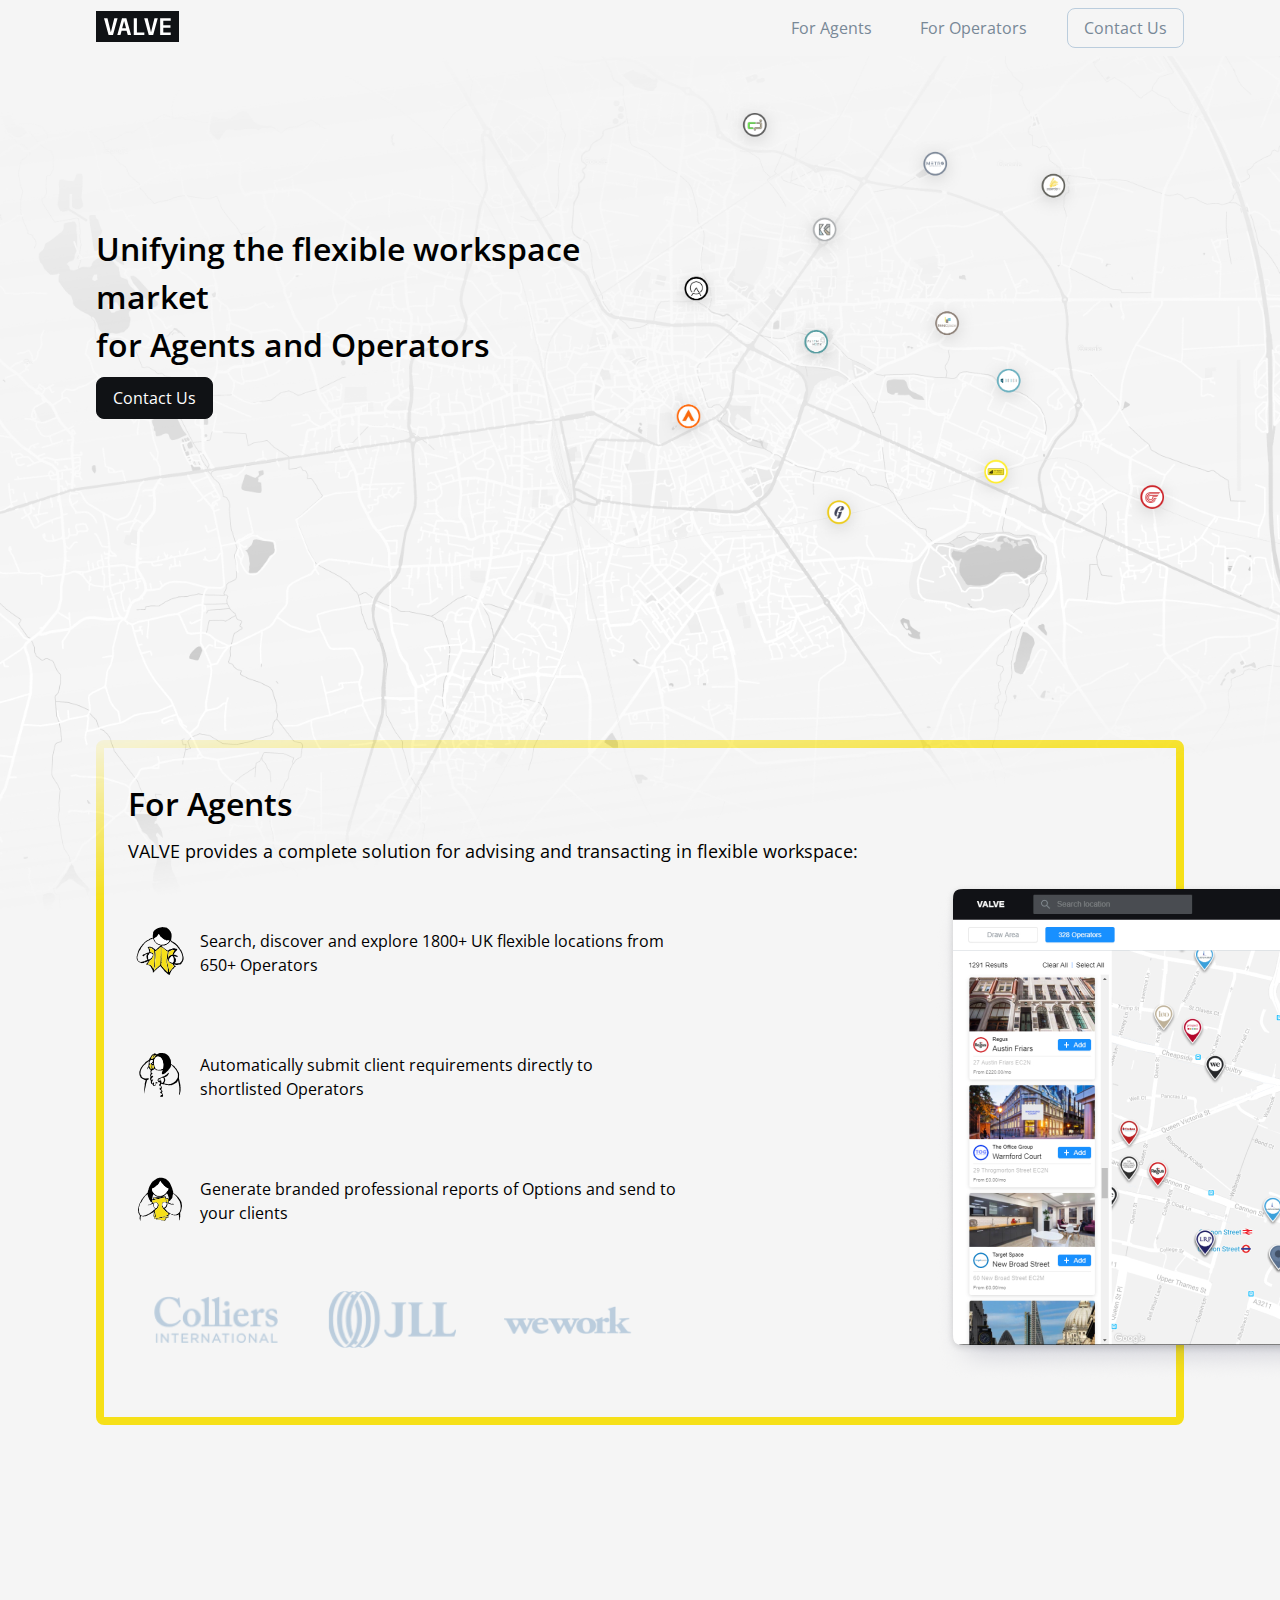
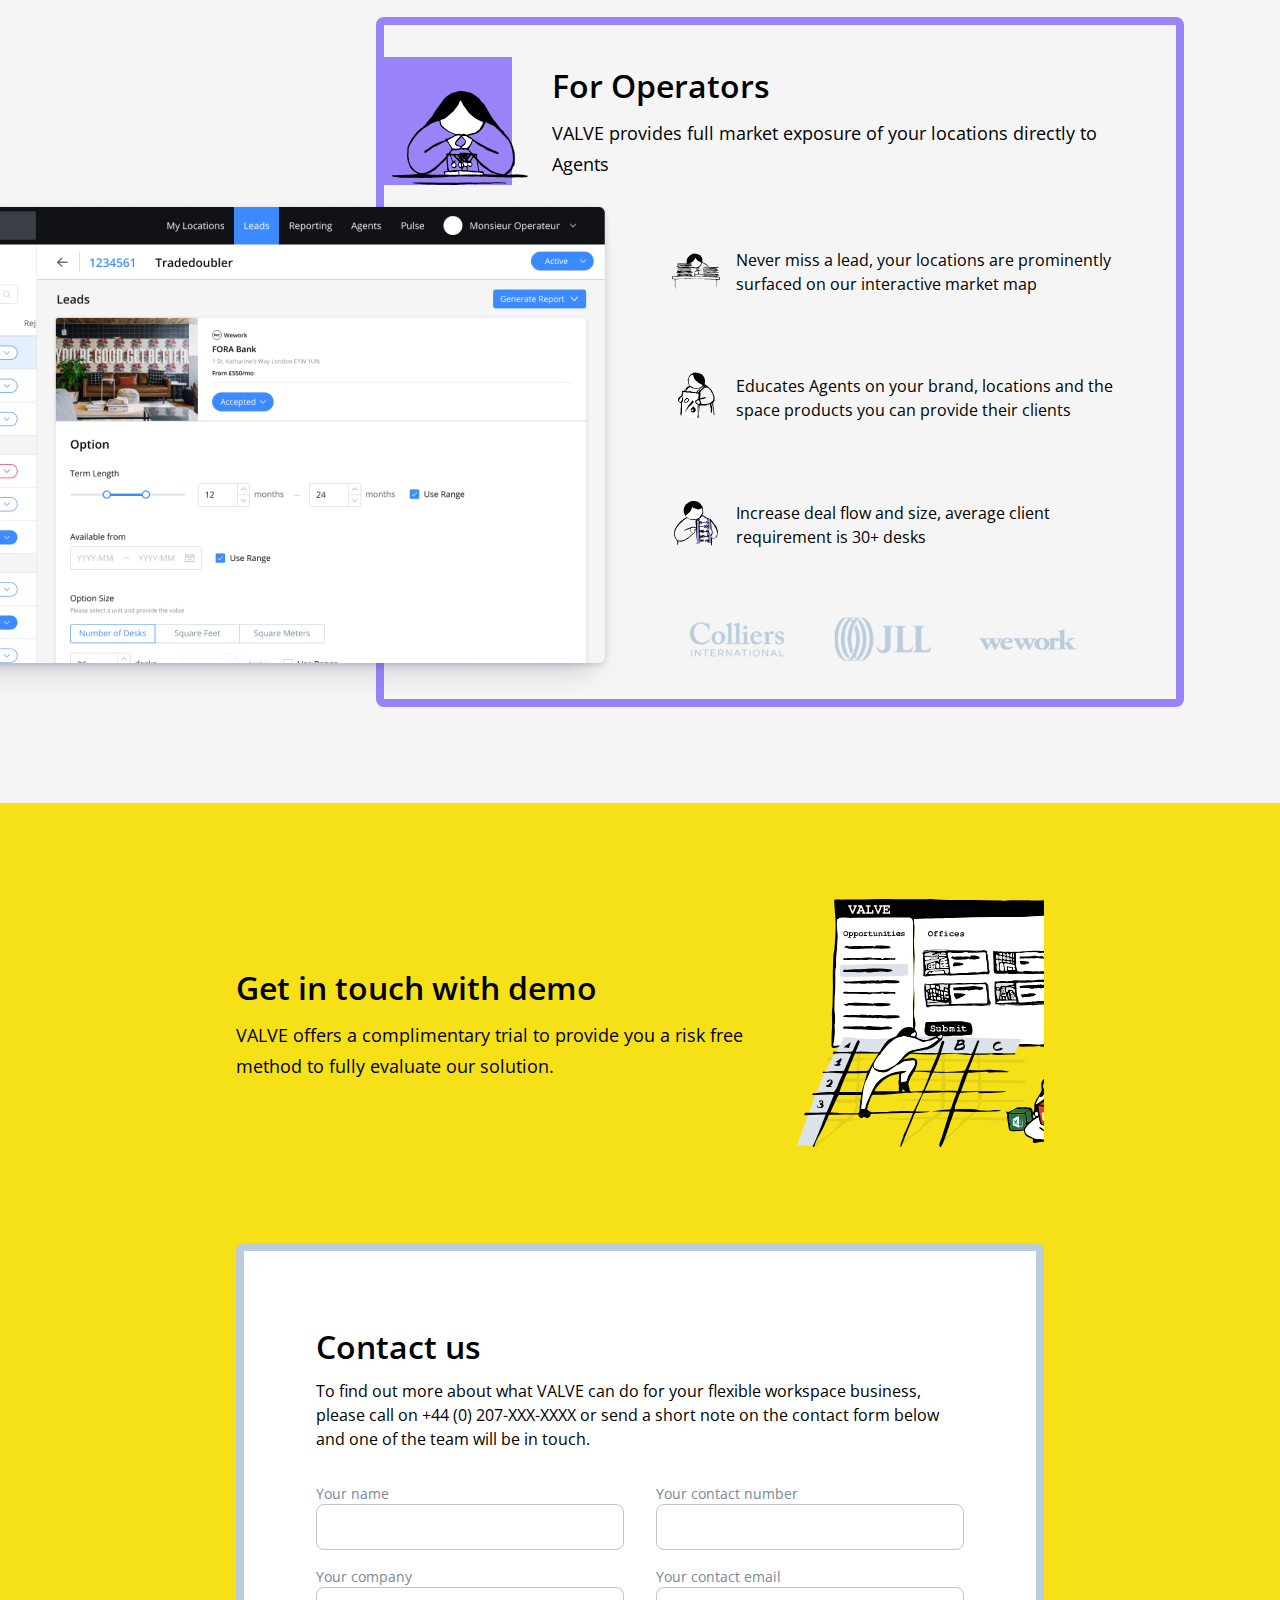
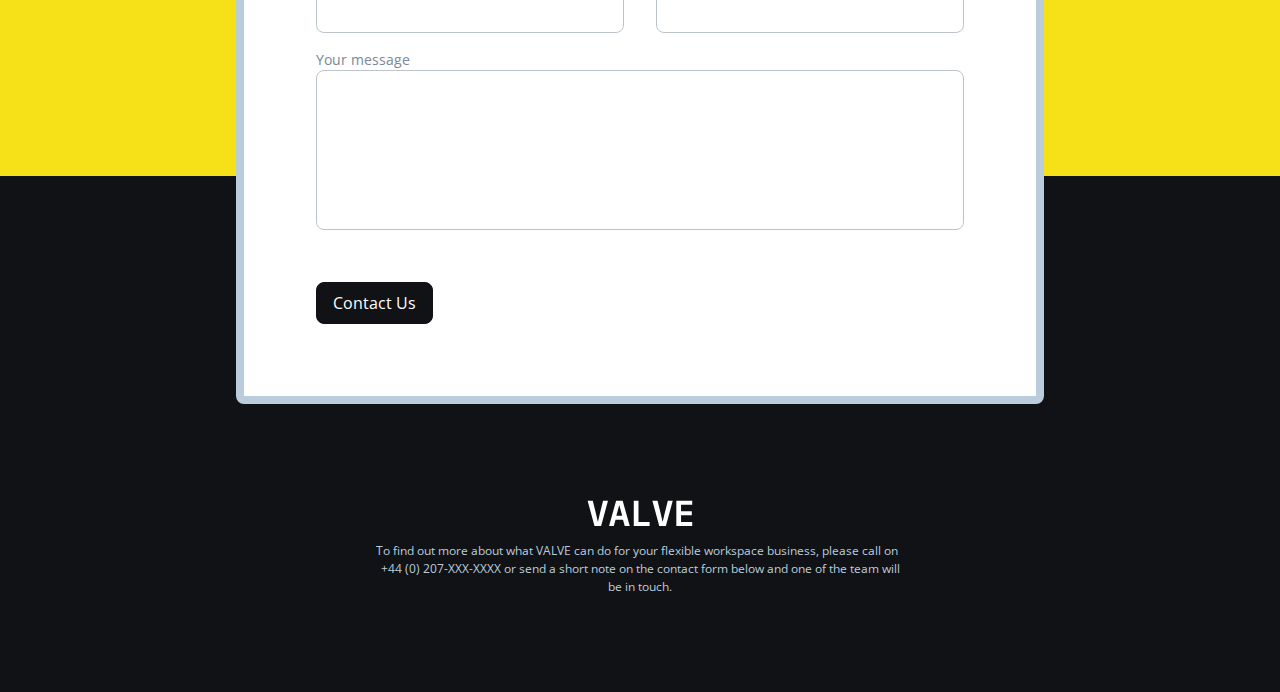
==== commit 6806cfb8: "1" ====
--- a/index.html
+++ b/index.html
@@ -8,14 +8,14 @@
     <meta name="theme-color" content="#000000" />
 
     <title>ValveSpace</title>
-    <link rel="stylesheet" href="style.css" />
+    <link rel="stylesheet" href="index.css" />
     <link href="https://fonts.googleapis.com/css?family=Open+Sans&display=swap" rel="stylesheet">
-    <link href="https://fonts.googleapis.com/css?family=Poly&display=swap" rel="stylesheet">
-    <link rel="shortcut icon" type="image/png" href="img/favicon.png"/>
+        <link rel="shortcut icon" type="image/png" href="img/favicon.png"/>
 </head>
 
 <body>
-    <header id="header" class="header">
+    <div id="bg"><img src="img/hero_bg.png"></div>
+    <div id="header" class="header">
         <div class="wrapper-header">
             <div class="logo" href="#home"><a href="#home"><img src='img/logo.svg' draggable="false"></a> </div>
             <div class="anchors">
@@ -24,183 +24,166 @@
                 <a id="menu-cta" class="menu-cta body-light" href="#contact">Contact Us</a>
             </div>
         </div>
-    </header>
-
-    <main>
-        <!-- hero section -->
-        <a name="home"></a>
-        <section class="section gray grid-container">
-            <div class="wrapper-vert w4">
+    </div>
+
+    <!-- hero section -->
+    <a name="home"></a>
+    <div class="section  grid-container">
+        <div class="wrapper-vert w4">
+            <div>
+                <h1>Unifying the flexible workspace market <br>for Agents and Operators</h1>
+                <a class="cta body-light" href="#contact">Contact Us</a>
+            </div>
+        </div>
+        <div class="wrapper w4">
+            <img src='img/hero.png' draggable="false" width="100%">
+        </div>
+    </div>
+
+    <!-- for agents section -->
+    <a name="agent"></a>
+    <div class="section grid-container">
+        <div class="agent w8">
+            <div class="wrapper w2">
+                <div class="description">
+                    <h1>For Agents</h1>
+                    <h3>VALVE provides a complete solution for advising and transacting in flexible workspace:</h3>
+                </div>
+            </div>
+            <div class="point w1">
+                <div class="icon-container">
+                    <img src="img/icon_map.svg" draggable="false">
+                </div>
+                <p>Search, discover and explore 1800+ UK flexible locations from 650+ Operators</p>
+            </div>
+            <div class="point w1">
+                <div class="icon-container">
+                    <img src="img/icon_phone.svg" draggable="false">
+                </div>
+                <p>Automatically submit client requirements directly to shortlisted Operators</p>
+            </div>
+            <div class="point w1">
+                <div class="icon-container">
+                    <img src="img/icon_docks.svg" draggable="false">
+                </div>
+                <p>Generate branded professional reports of Options and send to your clients</p>
+            </div>
+            <div class="wrapper description w1">
+                <img src="img/client_1.png" class="client" draggable="false">
+                <img src="img/client_2.png" class="client" draggable="false">
+                <img src="img/client_3.png" class="client" draggable="false">
+            </div>
+            <div class="screenshot-1 w1">
+                <img src="img/screenshot_1.png" draggable="false">
+            </div>
+        </div>
+    </div>
+
+    <!-- for operators section -->
+    <a name="operator"></a>
+    <div class="section gray grid-container">
+        <div class="operator">
+            <div class="wrapper w2">
+                <img src="img/icon_operator.svg" draggable="false">
+                <div class="description">
+                    <h1>For Operators</h1>
+                    <h3>VALVE provides full market exposure of your locations directly to Agents</h3>
+                </div>
+            </div>
+            <div class="point w1">
+                <div class="icon-container">
+                    <img src="img/icon_table.svg" draggable="false">
+                </div>
+                <p>Never miss a lead, your locations are prominently surfaced on our interactive
+                    market map</p>
+            </div>
+            <div class="point w1">
+                <div class="icon-container">
+                    <img src="img/icon_advert.svg" draggable="false">
+                </div>
+                <p>Educates Agents on your brand, locations and the space products you can provide their clients</p>
+            </div>
+            <div class="point w1">
+                <div class="icon-container">
+                    <img src="img/icon_count.svg" draggable="false">
+                </div>
+                <p>Increase deal flow and size, average client requirement is 30+ desks</p>
+            </div>
+            <div class="wrapper description w1">
+                <img src="img/client_1.png" class="client" draggable="false">
+                <img src="img/client_2.png" class="client" draggable="false">
+                <img src="img/client_3.png" class="client" draggable="false">
+            </div>
+            <div class="screenshot-2 w1">
+                <img align="right" src="img/screenshot_2.png" draggable="false">
+            </div>
+        </div>
+    </div>
+
+    <!-- contact us section -->
+    <a name="contact"></a>
+    <div class="section yellow grid-container">
+        
+        <div class="w6 demo-container">
+            <div class="w4 wrapper-vert">
                 <div>
-                    <h1>Unifying the flexible workspace market for <span
-                            style="background-color: #F6E018; font-size:1em">Agents</span> and <span
-                            style="background-color: #9A82F9; font-size:1em">Operators</span></h1>
+                    <h1>Get in touch with demo</h1>
+                    <h3>VALVE offers a complimentary trial to provide you a risk free method to fully evaluate our solution.
+                    </h3>
+                </div>
+            </div>
+            <div class="w2 wrapper">
+                <Img src="img/demo.svg" draggable="false"></Img>
+            </div>
+            <div class="contact w6">
+                <div class="w2 wrapper-vert">
+                    <div style="width: 100%">
+                        <h1>Contact us</h1>
+                        <p>To find out more about what VALVE can do for your flexible workspace business,<br>
+                            please call on +44 (0) 207-XXX-XXXX or send a short note on the contact form below <br>
+                            and one of the team will be in touch.
+                        </p>
+                    </div>
+                </div>
+                <form class="form w2">
+                    <div class="w1 wrapper-vert">
+                        <div class="form-item">
+                            <p> Your name</p> <input type="text" name="Name" value="">
+                        </div>
+                        <div class="form-item">
+                            <p> Your company</p> <input type="text" name="Company" value="">
+                        </div>
+                    </div>
+                    <div class="w1 wrapper-vert">
+                        <div class="form-item">
+                            <p> Your contact number</p> <input type="text" name="Phone" value="">
+                        </div>
+                        <div class="form-item">
+                            <p> Your contact email</p> <input type="email" name="Email" value="">
+                        </div>
+                    </div>
+                    <div class="w2 wrapper-vert">
+                            <div class="form-item">
+                                <p> Your message</p> <textarea type="text" name="Message" style="resize: none;"></textarea>
+                            </div>
+                        </div> 
+                </form>
+                <div class="w2">
                     <a class="cta body-light" href="#contact">Contact Us</a>
                 </div>
             </div>
-            <div class="wrapper w4">
-                <img src='img/hero.svg' draggable="false" width="100%">
-            </div>
-        </section>
-
-        <!-- for agents section -->
-        <a name="agent"></a>
-        <section class="section grid-container">
-            <div class="agent w6">
-                <div class="wrapper w2">
-                    <img src="img/icon_agent.svg" draggable="false">
-                    <div class="description">
-                        <h2>For Agents</h2>
-                        <h3>VALVE provides a complete solution for advising and transacting in flexible workspace:</h3>
-                    </div>
-                </div>
-                <div class="point-list">
-                    <ul>
-                        <li class="point w1">
-                            <div class="icon-container">
-                                <img src="img/icon_map.svg" draggable="false">
-                            </div>
-                            <p>Search, discover and explore 1800+ UK flexible locations from 650+ Operators</p>
-                        </li>
-                        <li class="point w1">
-                            <div class="icon-container">
-                                <img src="img/icon_phone.svg" draggable="false">
-                            </div>
-                            <p>Automatically submit client requirements directly to shortlisted Operators</p>
-                        </li>
-                        <li class="point w1">
-                            <div class="icon-container">
-                                <img src="img/icon_docks.svg" draggable="false">
-                            </div>
-                            <p>Generate branded professional reports of Options and send to your clients</p>
-                        </li>
-                        <li class="wrapper description w1">
-                            <img src="img/client_1.png" class="client" draggable="false">
-                            <img src="img/client_2.png" class="client" draggable="false">
-                            <img src="img/client_3.png" class="client" draggable="false">
-                        </li>
-                    </ul>
-                </div>
-                <div class="screenshot-1 w1">
-                    <img src="img/screenshot_1.png" draggable="false">
-                </div>
-            </div>
-        </section>
-
-        <!-- for operators section -->
-        <a name="operator"></a>
-        <section class="section gray grid-container">
-            <div class="operator">
-                <div class="wrapper w2">
-                    <img src="img/icon_operator.svg" draggable="false">
-                    <div class="description">
-                        <h2>For Operators</h2>
-                        <h3>VALVE provides full market exposure of your locations directly to Agents</h3>
-                    </div>
-                </div>
-                <div class="point-list">
-                    <ul>
-                        <li class="point w1">
-                            <div class="icon-container">
-                                <img src="img/icon_table.svg" draggable="false">
-                            </div>
-                            <p>Never miss a lead, your locations are prominently surfaced on our interactive
-                                market map</p>
-                        </li>
-                        <li class="point w1">
-                            <div class="icon-container">
-                                <img src="img/icon_advert.svg" draggable="false">
-                            </div>
-                            <p>Educates Agents on your brand, locations and the space products you can provide their
-                                clients</p>
-                        </li>
-                        <li class="point w1">
-                            <div class="icon-container">
-                                <img src="img/icon_count.svg" draggable="false">
-                            </div>
-                            <p>Increase deal flow and size, average client requirement is 30+ desks</p>
-                        </li>
-                        <li class="wrapper description w1">
-                            <img src="img/client_1.png" class="client" draggable="false">
-                            <img src="img/client_2.png" class="client" draggable="false">
-                            <img src="img/client_3.png" class="client" draggable="false">
-                        </li>
-                    </ul>
-                </div>
-                <div class="screenshot-2 w1">
-                    <img align="right" src="img/screenshot_2.png" draggable="false">
-                </div>
-            </div>
-        </section>
-
-        <!-- contact us section -->
-        <a name="contact"></a>
-        <section class="section yellow grid-container">
-
-            <div class="w6 demo-container">
-                <div class="w4 wrapper-vert">
-                    <div>
-                        <h2>Get in touch with demo</h2>
-                        <h3>VALVE offers a complimentary trial to provide you a risk free method to fully evaluate our
-                            solution.
-                        </h3>
-                    </div>
-                </div>
-                <div class="w2 wrapper">
-                    <Img src="img/demo.svg" draggable="false"></Img>
-                </div>
-                <div class="contact w6">
-                    <div class="w2 wrapper-vert">
-                        <div style="width: 100%">
-                            <h2>Contact us</h2>
-                            <p>To find out more about what VALVE can do for your flexible workspace business,<br>
-                                please call on +44 (0) 207-XXX-XXXX or send a short note on the contact form below <br>
-                                and one of the team will be in touch.
-                            </p>
-                        </div>
-                    </div>
-                    <form class="form w2">
-                        <div class="w1 wrapper-vert">
-                            <div class="form-item">
-                                <p> Your name</p> <input type="text" name="Name" value="">
-                            </div>
-                            <div class="form-item">
-                                <p> Your company</p> <input type="text" name="Company" value="">
-                            </div>
-                        </div>
-                        <div class="w1 wrapper-vert">
-                            <div class="form-item">
-                                <p> Your contact number</p> <input type="text" name="Phone" value="">
-                            </div>
-                            <div class="form-item">
-                                <p> Your contact email</p> <input type="email" name="Email" value="">
-                            </div>
-                        </div>
-                        <div class="w2 wrapper-vert">
-                            <div class="form-item">
-                                <p> Your message</p> <textarea type="text" name="Message"
-                                    style="resize: none;"></textarea>
-                            </div>
-                        </div>
-                    </form>
-                    <div class="w2">
-                        <a class="cta body-light" href="#contact">Contact Us</a>
-                    </div>
-                </div>
-
-            </div>
-        </section>
-    </main>
-    <footer class="grid-container footer-bg">
+            
+        </div>
+    </div>
+    <div class="grid-container footer-bg">
         <div class="footer-container wrapper-vert">
-            <img src="img/logo-white.svg" draggable="false">
-            <P style="color: #BBCDDD">
-                To find out more about what VALVE can do for your flexible workspace business, please call on  -+44 (0)
-                207-XXX-XXXX or send a short note on the contact form below and one of the team will be in touch.
-            </P>
-        </div>
-    </footer>
+                <img src="img/logo-white.svg" draggable="false">
+                <P style="color: #BBCDDD">
+                        To find out more about what VALVE can do for your flexible workspace business, please call on  ++44 (0) 207-XXX-XXXX or send a short note on the contact form below and one of the team will be in touch.
+                </P>
+            </div>    
+        </div>
     <script>
 
         window.onscroll = function () {
--- a/index.css
+++ b/index.css
@@ -0,0 +1,516 @@
+/* CSS Document */
+body {
+  background-color: #f5f5f5;  
+}
+
+* {
+    margin: 0;
+    padding: 0;
+}
+
+html {
+    font-size: 16px;
+    /* overflow-x: hidden; */
+  }
+  
+  @media screen and (min-width: 320px) {
+    html {
+      font-size: calc(16px + 6 * ((100vw - 320px) / 680));
+    }
+
+    .grid-container {
+        display: grid;
+        grid-template-columns: repeat(4, [col-start] 1fr);
+        grid-gap: 32px;
+        padding: 0 96px;
+      }
+
+    .w8 {
+        grid-column: span 4 ;
+      }
+    .w6 {
+        grid-column: span 4;
+      }
+    .w4 {
+        grid-column: span 4;
+      }
+    .w3 {
+        grid-column: span 1;
+      }
+    .w2 {
+        grid-column: span 1;
+      }
+    .w1 {
+        grid-column: span 1;
+      }
+
+  }
+
+  @media screen and (min-width: 1000px) {
+    html {
+      font-size: 16px;
+    }
+  }
+
+  @media screen and (min-width: 1720px) {
+    html {
+      font-size: 20px;
+    }
+  }
+  a {
+      text-decoration: none;
+  }
+  img {
+    object-fit: contain
+  }
+
+#bg {
+  position: absolute;
+}
+
+#bg img {
+  width: 100vw;
+}
+.grid-container {
+  display: grid;
+  grid-template-columns: repeat(8, [col-start] 1fr);
+  grid-gap: 32px;
+  padding: 0 96px;
+}
+.header {
+    position: fixed;
+    top: 0;
+    width: 100%;
+    max-width: 100vw;
+    overflow: hidden;
+    background-color: #f5f5f5;
+    
+    z-index: 999;
+    transition: 0.3s;
+    border-bottom: 0px solid #f5f5f5; 
+}
+.header-steaky {
+    position: fixed;
+    top: 0;
+    width: 100%;
+    max-width: 100vw;
+    overflow: hidden;
+    background-color: #f5f5f5;
+    z-index: 999;
+    border-bottom: 1px solid #BBCDDD; 
+    transition: 0.3s;
+}
+.wrapper-header {
+    display: flex;
+    align-items: center;
+    justify-content: space-between;
+    height: 100%;
+    width: 100%;
+    max-width: 100vw;
+    position: relative;
+    overflow: hidden;
+    /* padding: 0 96px; */
+}
+
+.wrapper {
+    display: flex;
+    align-items: center;
+    justify-content: left;
+    max-width: 100vw;
+    position: relative;
+    overflow: hidden;
+}
+
+.wrapper-vert {
+    display: flex;
+    flex-direction: column;
+    align-items: center;
+    justify-content: center;
+    height: 100%;
+    width: 100%;
+    max-width: 100vw;
+    position: relative;
+    overflow: hidden;
+}
+
+.logo {
+    flex-shrink: 0;
+    justify-content: flex-start;
+    padding-left: 96px;
+    white-space: nowrap;
+}
+
+.anchors {
+    display: flex;
+    justify-content: flex-end;
+    white-space: nowrap;
+    padding-right: 96px;
+}
+
+.menu-item {
+    margin: 8px 8px;
+    padding: 8px 16px;
+    color: #788897;
+    text-align: center;
+    border-radius: 8px;
+    transition: 0.3s;
+}
+
+.menu-item:hover {
+    margin: 8px 8px;
+    padding: 8px 16px;
+    color: #101215;
+    cursor: pointer;
+    background-color: #DBE2E9;
+    border-radius: 8px;
+    transition: 0.3s;
+
+}
+
+.menu-cta {
+    margin: 8px 0 8px 16px;
+    padding: 0 16px;
+    border: 1px solid #BBCDDD;
+    border-radius: 8px;
+    color: #788897;
+    background-color: #f5f5f5;
+    transition: 0.3s;
+}
+
+.menu-cta:hover {
+    margin: 8px 0 8px 16px;
+    padding: 0 16px;
+    border: 1px solid #BBCDDD;
+    border-radius: 8px;
+    color: #101215;
+    background-color: #BBCDDD;
+    transition: 0.3s;
+    cursor: pointer;
+}
+
+.menu-cta-steaky {
+    margin: 8px 0 8px 16px;
+    padding: 0 16px;
+    border: 1px solid #101215;
+    border-radius: 8px;
+    color: #ffffff;
+    background-color: #101215;
+    transition: 0.3s;
+}
+
+.menu-cta-steaky:hover {
+    margin: 8px 0 8px 16px;
+    padding: 0 16px;
+    border: 1px solid #1F2939;
+    border-radius: 8px;
+    color: #ffffff;
+    background-color: #1F2939;
+    transition: 0.3s;
+    cursor: pointer;
+
+}
+
+.body-light {
+font-family: 'Open Sans', sans-serif;
+font-style: normal;
+font-weight: normal;
+font-size: 1em;
+line-height: 1.5em;
+/* identical to box height, or 150% */
+display: flex;
+align-items: center;
+}
+
+h1 {
+font-family: 'Open Sans', sans-serif;
+font-style: normal;
+font-weight: 600;
+font-size: 2em;
+line-height: 1.5em;
+margin-bottom: 8px;
+}
+
+h2 {
+    font-family: 'Open Sans', sans-serif;
+    font-style: normal;
+    font-weight: 600;
+    font-size: 2em;
+    line-height: 3em;
+}
+
+h3 {
+font-family: 'Open Sans', sans-serif;
+font-style: normal;
+font-weight: 400;
+font-size: 1.125em;
+line-height: 1.7em;
+}
+
+
+p {
+    font-family: 'Open Sans', sans-serif;
+font-style: normal;
+font-weight: normal;
+font-size: 1em;
+line-height: 1.5em;
+/* identical to box height, or 150% */
+display: flex;
+align-items: center;
+}
+
+.w8 {
+    grid-column: span 8 ;
+  }
+.w6 {
+    grid-column: span 6;
+  }
+.w4 {
+    grid-column: span 4;
+  }
+.w3 {
+    grid-column: span 3;
+  }
+.w2 {
+    grid-column: span 2;
+  }
+.w1 {
+    grid-column: span 1;
+  }
+.cta {
+    float: left;
+    padding: 8px 16px;
+    border: 1px solid #101215;
+    border-radius: 8px;
+    color: #ffffff;
+    background-color: #101215;
+}
+
+.cta:hover {
+    float: left;
+    padding: 8px 16px;
+    border: 1px solid #1F2939;
+    border-radius: 8px;
+    color: #ffffff;
+    background-color: #1F2939;
+    transition: 0.3s;
+    cursor: pointer;
+
+}
+
+.yellow {
+    background: linear-gradient(180deg, #F6E018 75%, #101215 75%);
+}
+
+.agent {
+    display: grid;
+    grid-gap: 16px;
+    grid-template-columns:  auto 240px;
+    border: 8px solid #F6E018;
+    border-radius: 8px;
+    padding: 32px 0;
+}
+.operator{
+    grid-column-start: 3;
+    grid-column-end: span 6;
+    display: grid;
+    grid-gap: 16px;
+    grid-template-columns: 240px auto;
+    border: 8px solid #9A82F9;
+    border-radius: 8px;
+    padding: 32px 0 0 0;
+}
+.section {
+    padding: 96px;
+}
+.icon-container {
+    margin-right: 16px;
+}
+
+.icon-container img {
+    max-width: 48px;
+    margin: auto;
+}
+
+.description {
+    padding: 0 24px;
+}
+.point {
+    display: flex;
+    align-items: center;
+    justify-content: left;
+    height: 100%;
+    max-width: 540px;
+    position: relative;
+    margin: 16px 32px;
+
+}
+
+.screenshot-1 {
+    overflow: visible;
+    float: left;
+    grid-column-start: 2;
+    grid-column-end: span 1;
+    grid-row-start: 2;
+    grid-row-end: span 4;
+}
+.screenshot-2 {
+    overflow: visible;
+    float: right;
+    grid-column-start: 1;
+    grid-column-end: span 1;
+    grid-row-start: 2;
+    grid-row-end: span 4;
+}
+.client {
+    width: 20%;
+    max-width: 128px;
+margin: 24px;
+}
+
+.demo-container {
+    grid-column-start: 2;
+    grid-column-end: span 6;
+    display: grid;
+    grid-template-columns: repeat(6, [col-start] 1fr);
+    grid-gap: 32px;
+  }
+
+  .contact {
+    display: grid;
+    grid-gap: 32px;
+    grid-template-columns:  auto auto;
+    border: 8px solid #BBCDDD;
+    background-color: #ffffff;
+    border-radius: 8px;
+    padding: 72px;
+    margin-top: 64px;
+  }
+  
+  .form {
+    display: grid;
+    grid-column-gap: 32px;
+    grid-template-columns:  auto auto;
+    border-radius: 8px;
+  }
+
+  .form-item{
+    width: 100%;
+    margin-bottom: 16px;
+  }
+  
+  .form-item p {
+      
+font-family: Open Sans;
+font-style: normal;
+font-weight: normal;
+font-size: 0.875em;
+line-height: 1.5em;
+color: #788897;
+  }
+
+  .form input {
+    box-sizing: border-box;
+      display: inline-block;
+      width: 100%;
+      padding: 8px;
+      border: 1px solid #DBE2E9;
+      border-radius: 8px;
+      font-family: Open Sans;
+font-style: normal;
+font-weight: 500;
+font-size: 1em;
+line-height: 1.75em;
+border: 1px solid #bdc4c9;
+  }
+
+  .form textarea {
+    box-sizing: border-box;
+    display: inline-block;
+    height: 160px;
+    width: 100%;
+    padding: 8px;
+    border: 1px solid #DBE2E9;
+    border-radius: 8px;
+    font-family: Open Sans;
+    font-style: normal;
+    font-weight: 500;
+    font-size: 1em;
+    line-height: 1.75em;
+    border: 1px solid #bdc4c9;
+  }
+
+  .footer-bg {
+    padding: 0 96px 96px 96px;
+    background-color: #101215;
+
+  }
+  .footer-container {
+    grid-column-start: 3;
+    grid-column-end: span 4;
+  }
+
+  .footer-bg p {
+      margin-top: 16px;
+      text-align: center;
+      font-size: 0.75em;
+}
+
+/* @media screen and (min-width: 320px) {
+    html {
+      font-size: calc(16px + 6 * ((100vw - 320px) / 680));
+    }
+
+    .grid-container {
+        display: grid;
+        grid-template-columns: repeat(4, [col-start] 1fr);
+        grid-gap: 32px;
+        padding: 0 96px;
+      }
+
+    .demo-container {
+        grid-column-start: 1;
+        grid-column-end: span 4;
+        display: grid;
+        grid-template-columns: repeat(4, [col-start] 1fr);
+        grid-gap: 32px;
+      }
+
+    .w8 {
+        grid-column: span 4 ;
+      }
+    .w6 {
+        grid-column: span 4;
+      }
+    .w4 {
+        grid-column: span 4;
+      }
+    .w3 {
+        grid-column: span 1;
+      }
+    .w2 {
+        grid-column: span 4;
+      }
+    .w1 {
+        grid-column: span 4;
+      }
+
+    .agent {
+        display: grid;
+        grid-gap: 16px;
+        grid-template-columns:  auto 240px;
+        border: 8px solid #F6E018;
+        border-radius: 8px;
+        padding: 32px 0;
+    }
+    .operator{
+        grid-column-start: 1;
+        grid-column-end: span 4;
+        display: grid;
+        grid-gap: 16px;
+        grid-template-columns: 240px auto;
+        border: 8px solid #9A82F9;
+        border-radius: 8px;
+        padding: 32px 0 0 0;
+    }
+
+  } */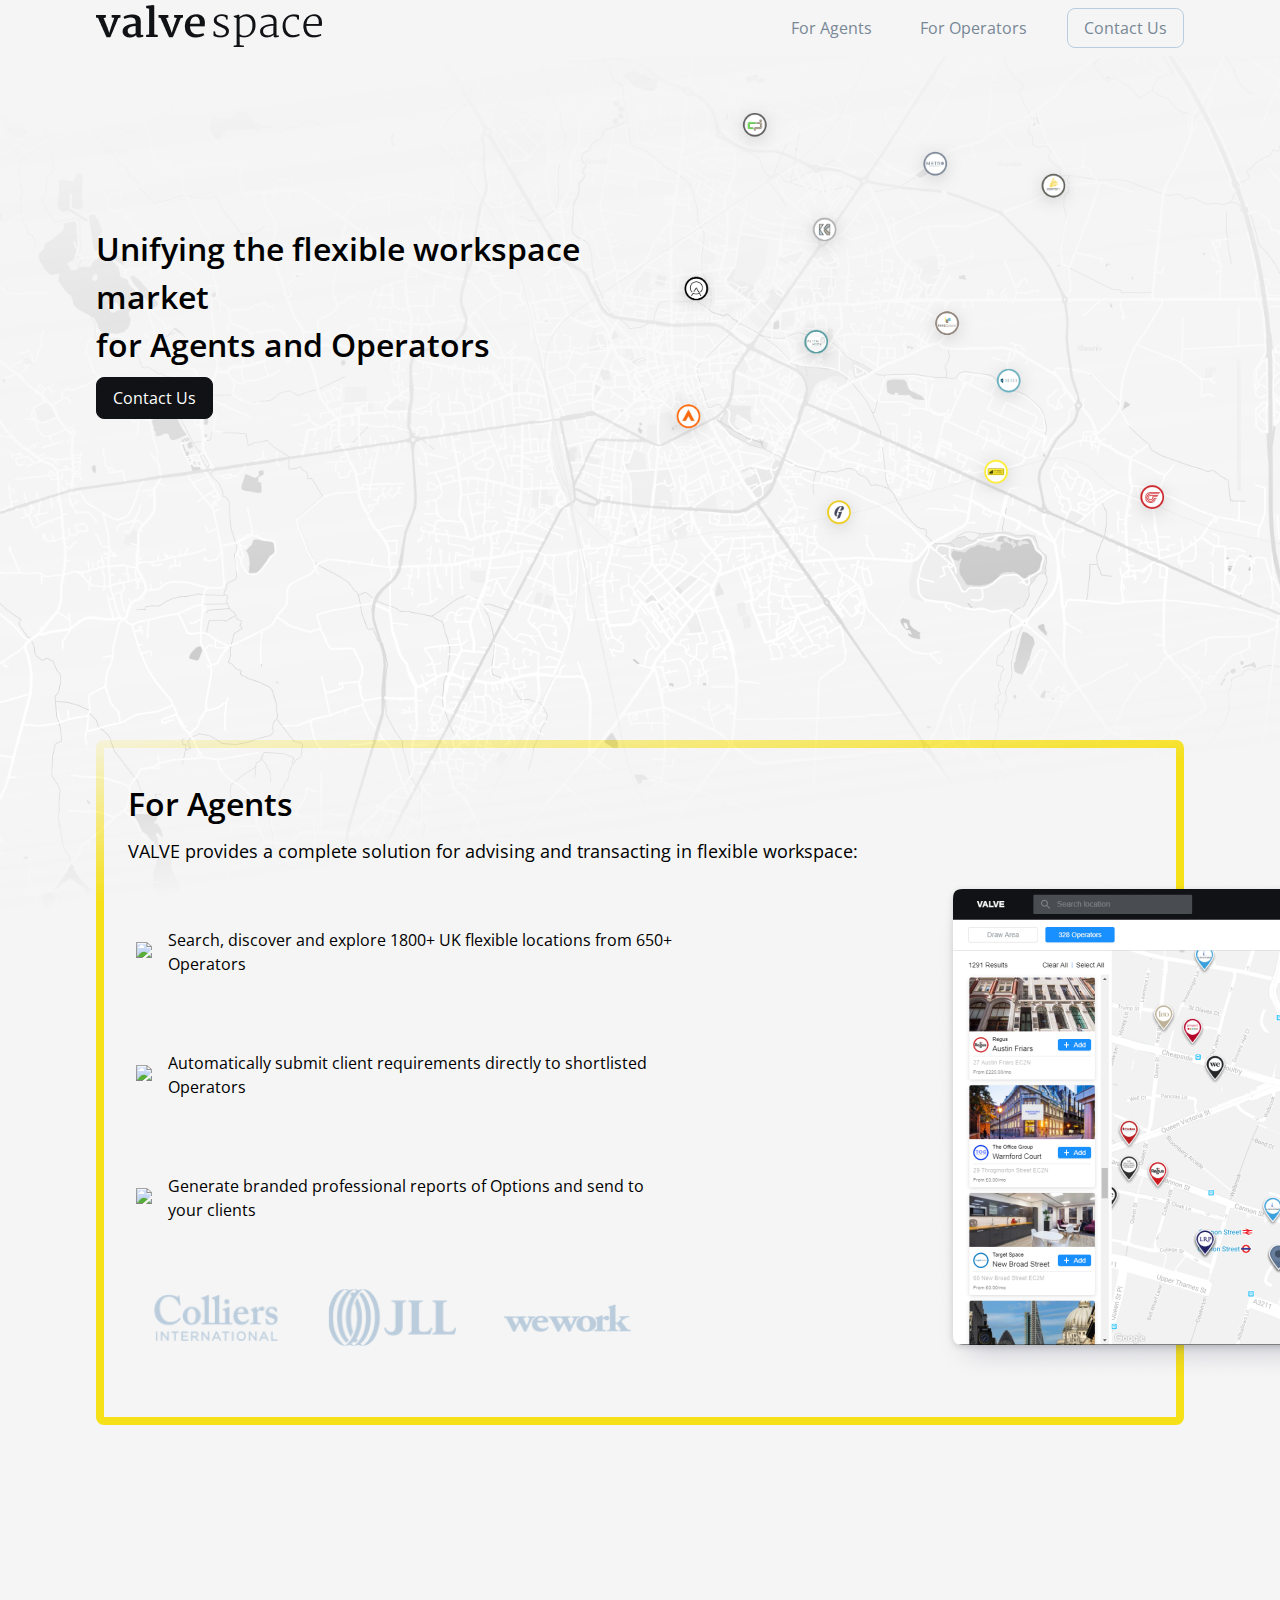
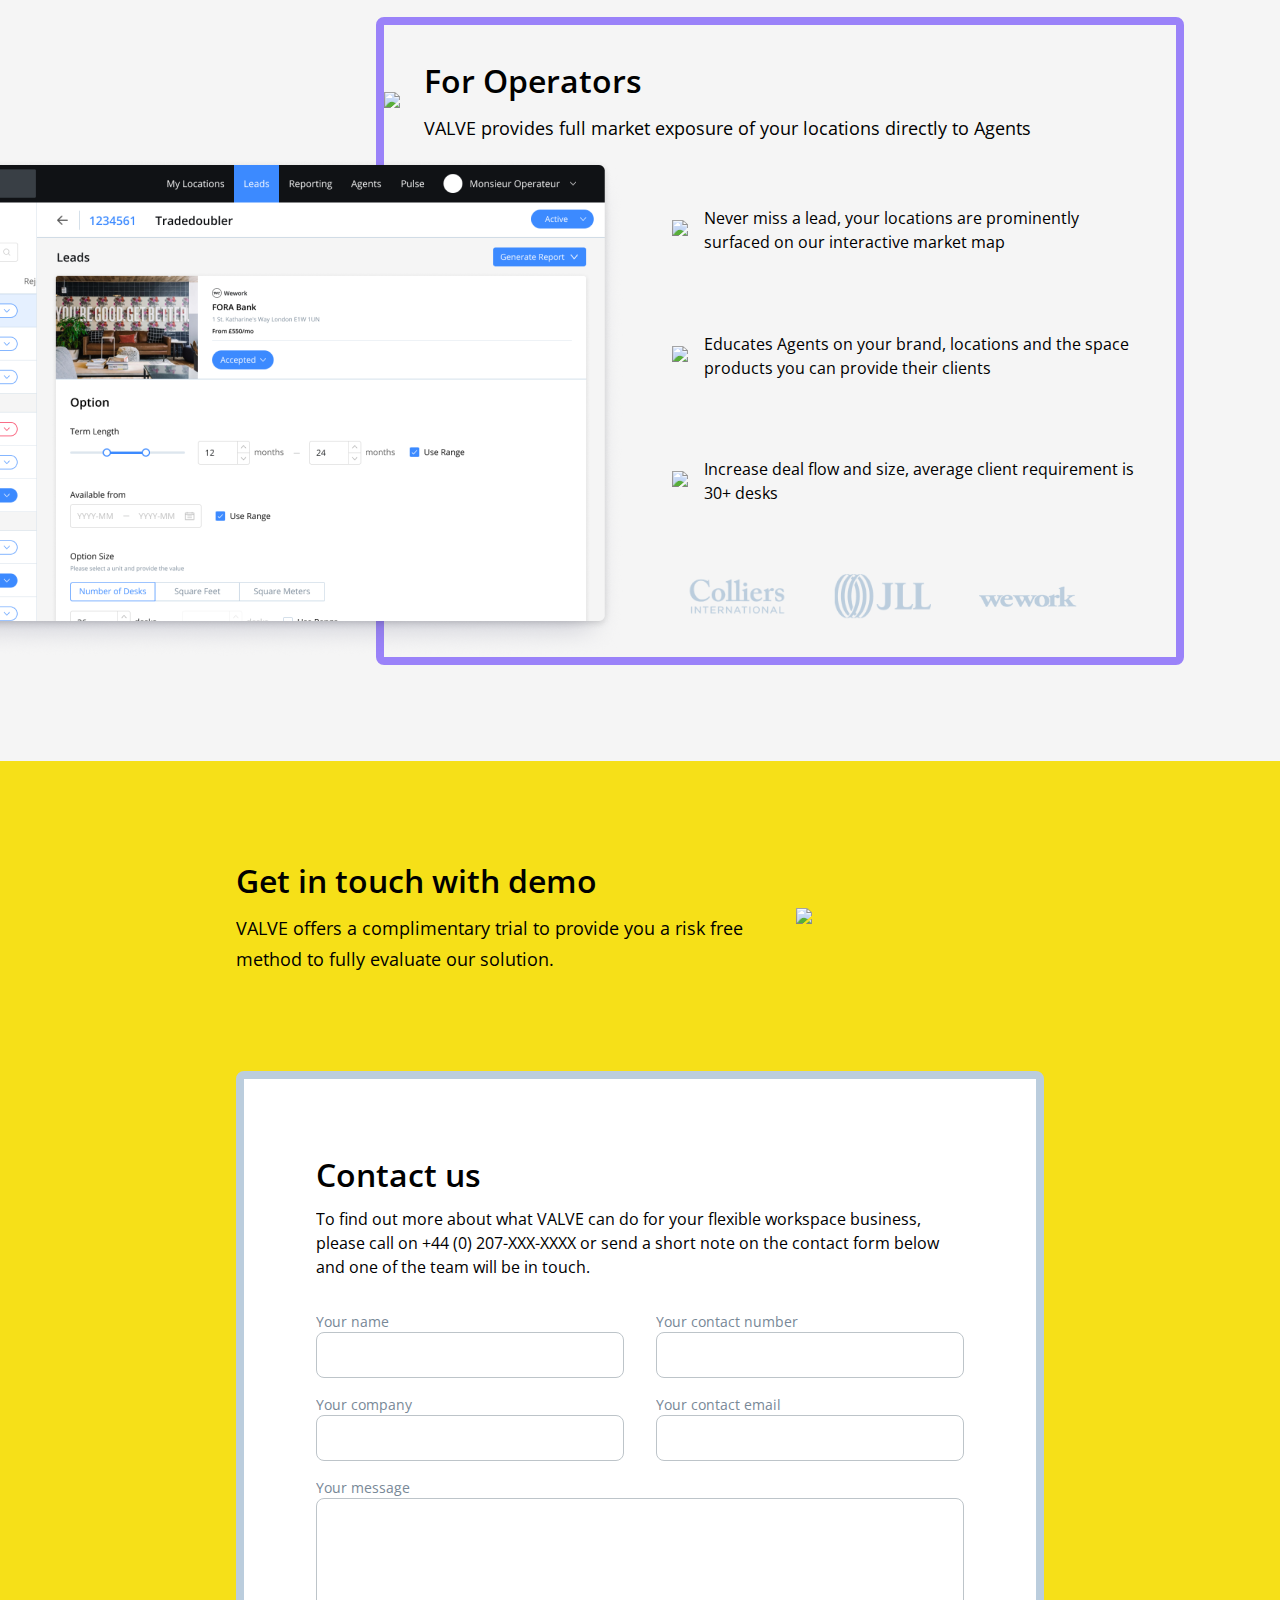
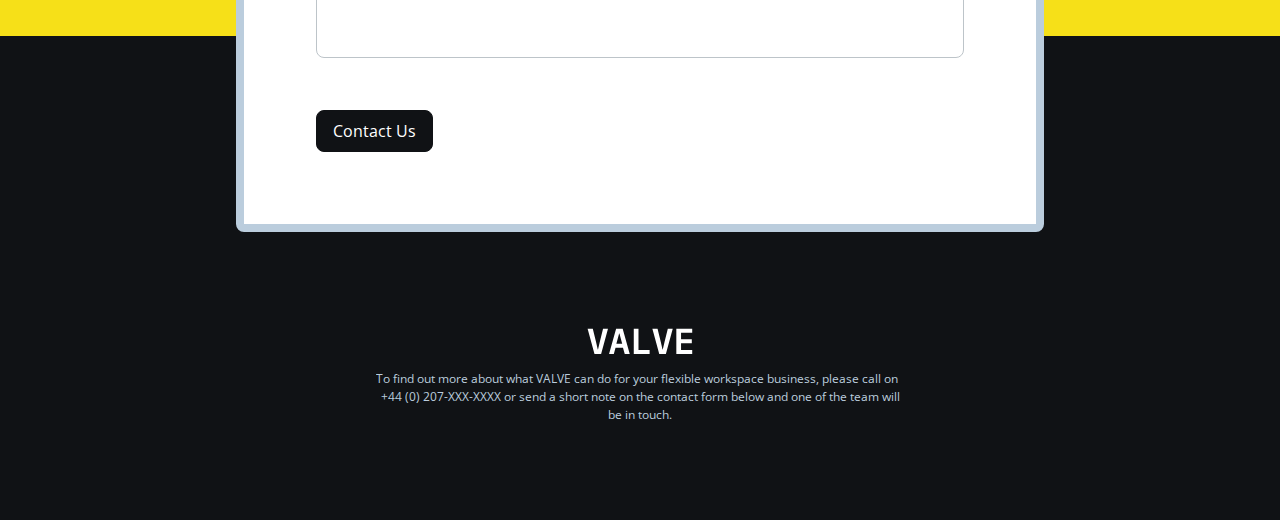
==== commit 24269979: "1" ====
--- a/index.html
+++ b/index.html
@@ -17,7 +17,7 @@
     <div id="bg"><img src="img/hero_bg.png"></div>
     <div id="header" class="header">
         <div class="wrapper-header">
-            <div class="logo" href="#home"><a href="#home"><img src='img/logo.svg' draggable="false"></a> </div>
+            <div class="logo" href="#home"><a href="#home"><img src='img/logo.png' draggable="false"></a> </div>
             <div class="anchors">
                 <a class="menu-item body-light" href="#agent">For Agents</a>
                 <a class="menu-item body-light" href="#operator">For Operators</a>
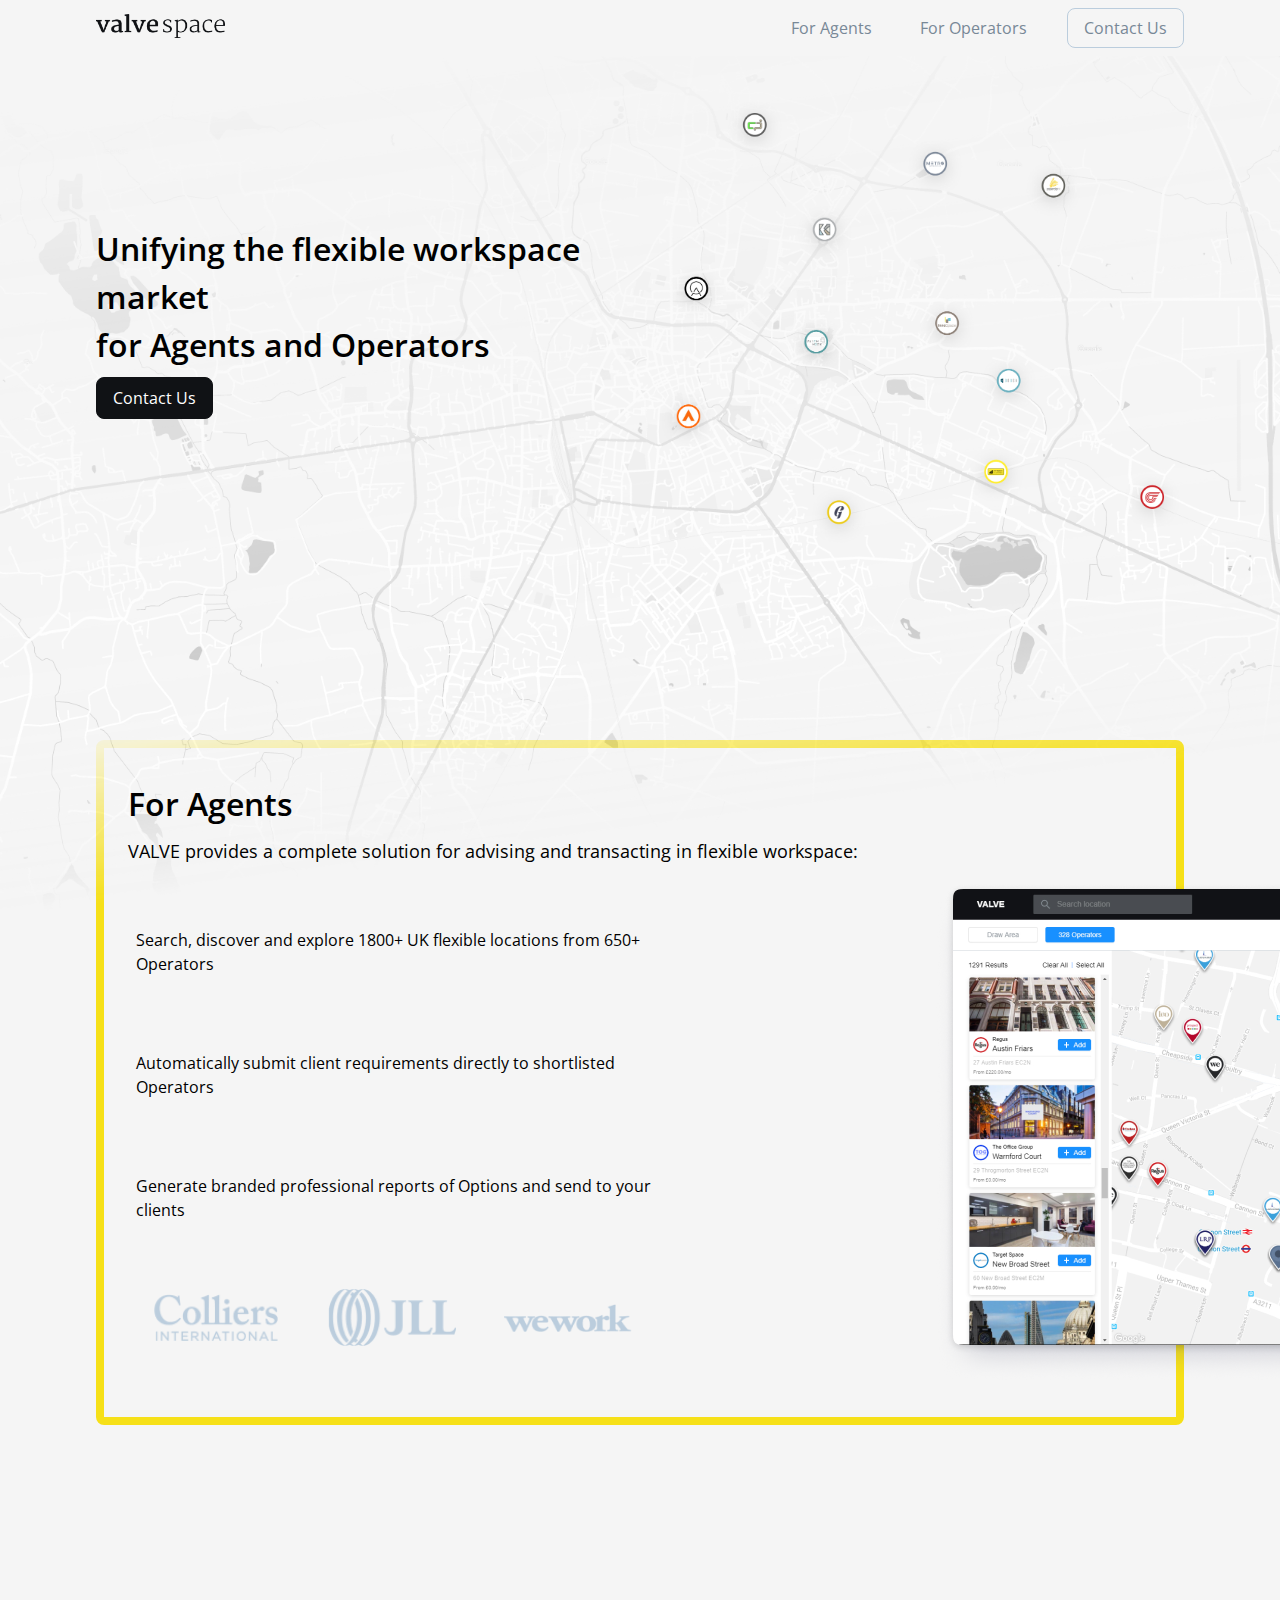
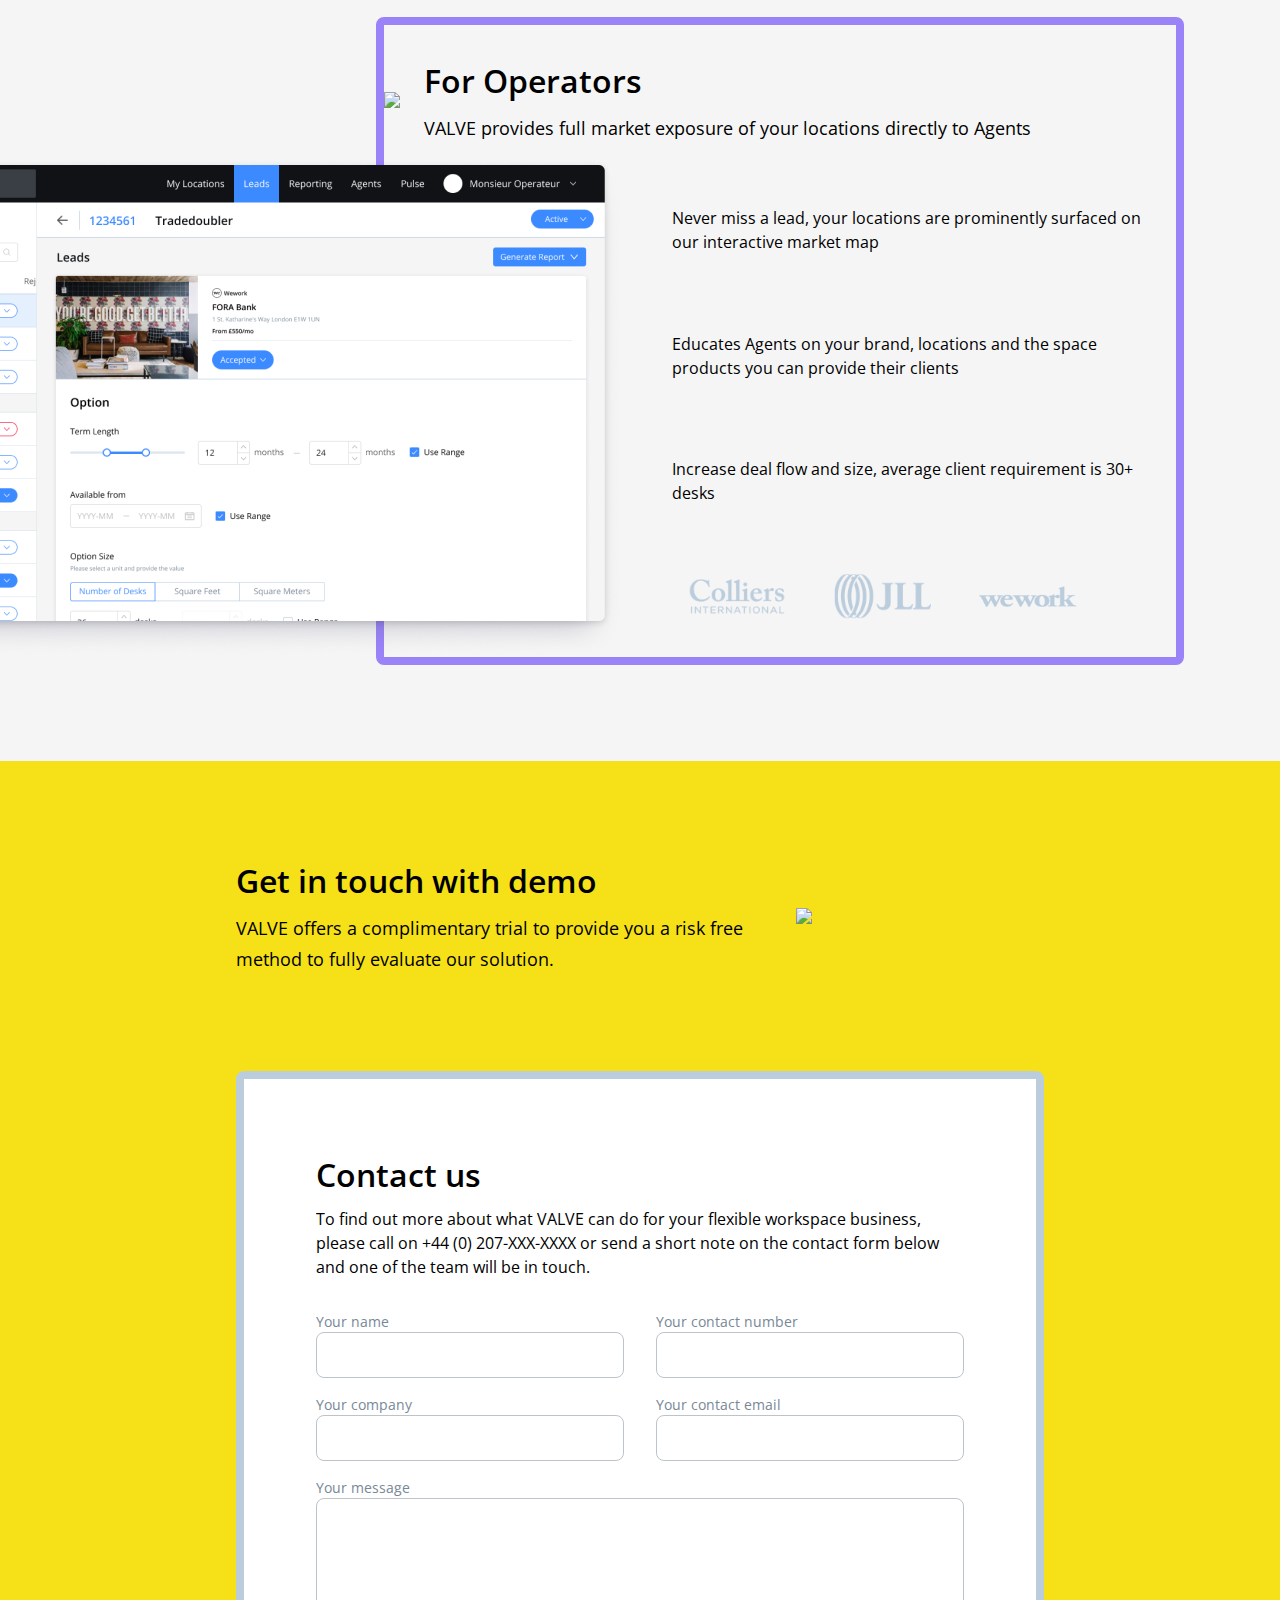
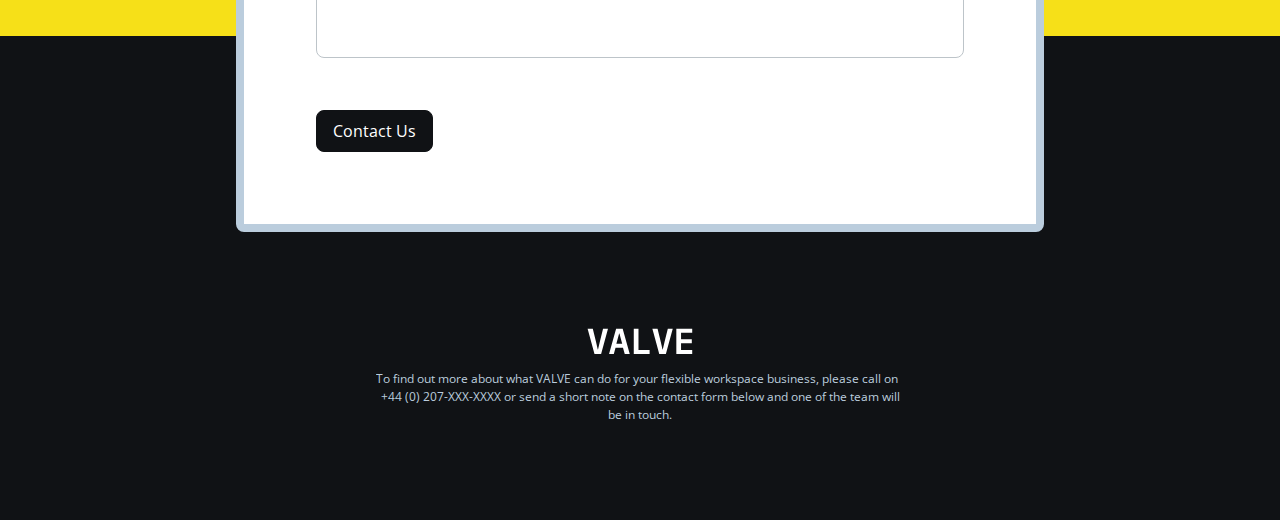
==== commit 0554bdc2: "1" ====
--- a/index.html
+++ b/index.html
@@ -17,7 +17,7 @@
     <div id="bg"><img src="img/hero_bg.png"></div>
     <div id="header" class="header">
         <div class="wrapper-header">
-            <div class="logo" href="#home"><a href="#home"><img src='img/logo.png' draggable="false"></a> </div>
+            <div class="logo" href="#home"><a href="#home"><img src='img/logo.png' style="height: 24px;" draggable="false"></a> </div>
             <div class="anchors">
                 <a class="menu-item body-light" href="#agent">For Agents</a>
                 <a class="menu-item body-light" href="#operator">For Operators</a>
@@ -50,22 +50,13 @@
                     <h3>VALVE provides a complete solution for advising and transacting in flexible workspace:</h3>
                 </div>
             </div>
-            <div class="point w1">
-                <div class="icon-container">
-                    <img src="img/icon_map.svg" draggable="false">
-                </div>
+            <div class="point selected w1">
                 <p>Search, discover and explore 1800+ UK flexible locations from 650+ Operators</p>
             </div>
-            <div class="point w1">
-                <div class="icon-container">
-                    <img src="img/icon_phone.svg" draggable="false">
-                </div>
+            <div class="point passive w1">
                 <p>Automatically submit client requirements directly to shortlisted Operators</p>
             </div>
-            <div class="point w1">
-                <div class="icon-container">
-                    <img src="img/icon_docks.svg" draggable="false">
-                </div>
+            <div class="point passive w1">
                 <p>Generate branded professional reports of Options and send to your clients</p>
             </div>
             <div class="wrapper description w1">
@@ -90,23 +81,14 @@
                     <h3>VALVE provides full market exposure of your locations directly to Agents</h3>
                 </div>
             </div>
-            <div class="point w1">
-                <div class="icon-container">
-                    <img src="img/icon_table.svg" draggable="false">
-                </div>
+            <div class="point selected w1">
                 <p>Never miss a lead, your locations are prominently surfaced on our interactive
                     market map</p>
             </div>
-            <div class="point w1">
-                <div class="icon-container">
-                    <img src="img/icon_advert.svg" draggable="false">
-                </div>
+            <div class="point passive w1">
                 <p>Educates Agents on your brand, locations and the space products you can provide their clients</p>
             </div>
-            <div class="point w1">
-                <div class="icon-container">
-                    <img src="img/icon_count.svg" draggable="false">
-                </div>
+            <div class="point passive w1">
                 <p>Increase deal flow and size, average client requirement is 30+ desks</p>
             </div>
             <div class="wrapper description w1">
